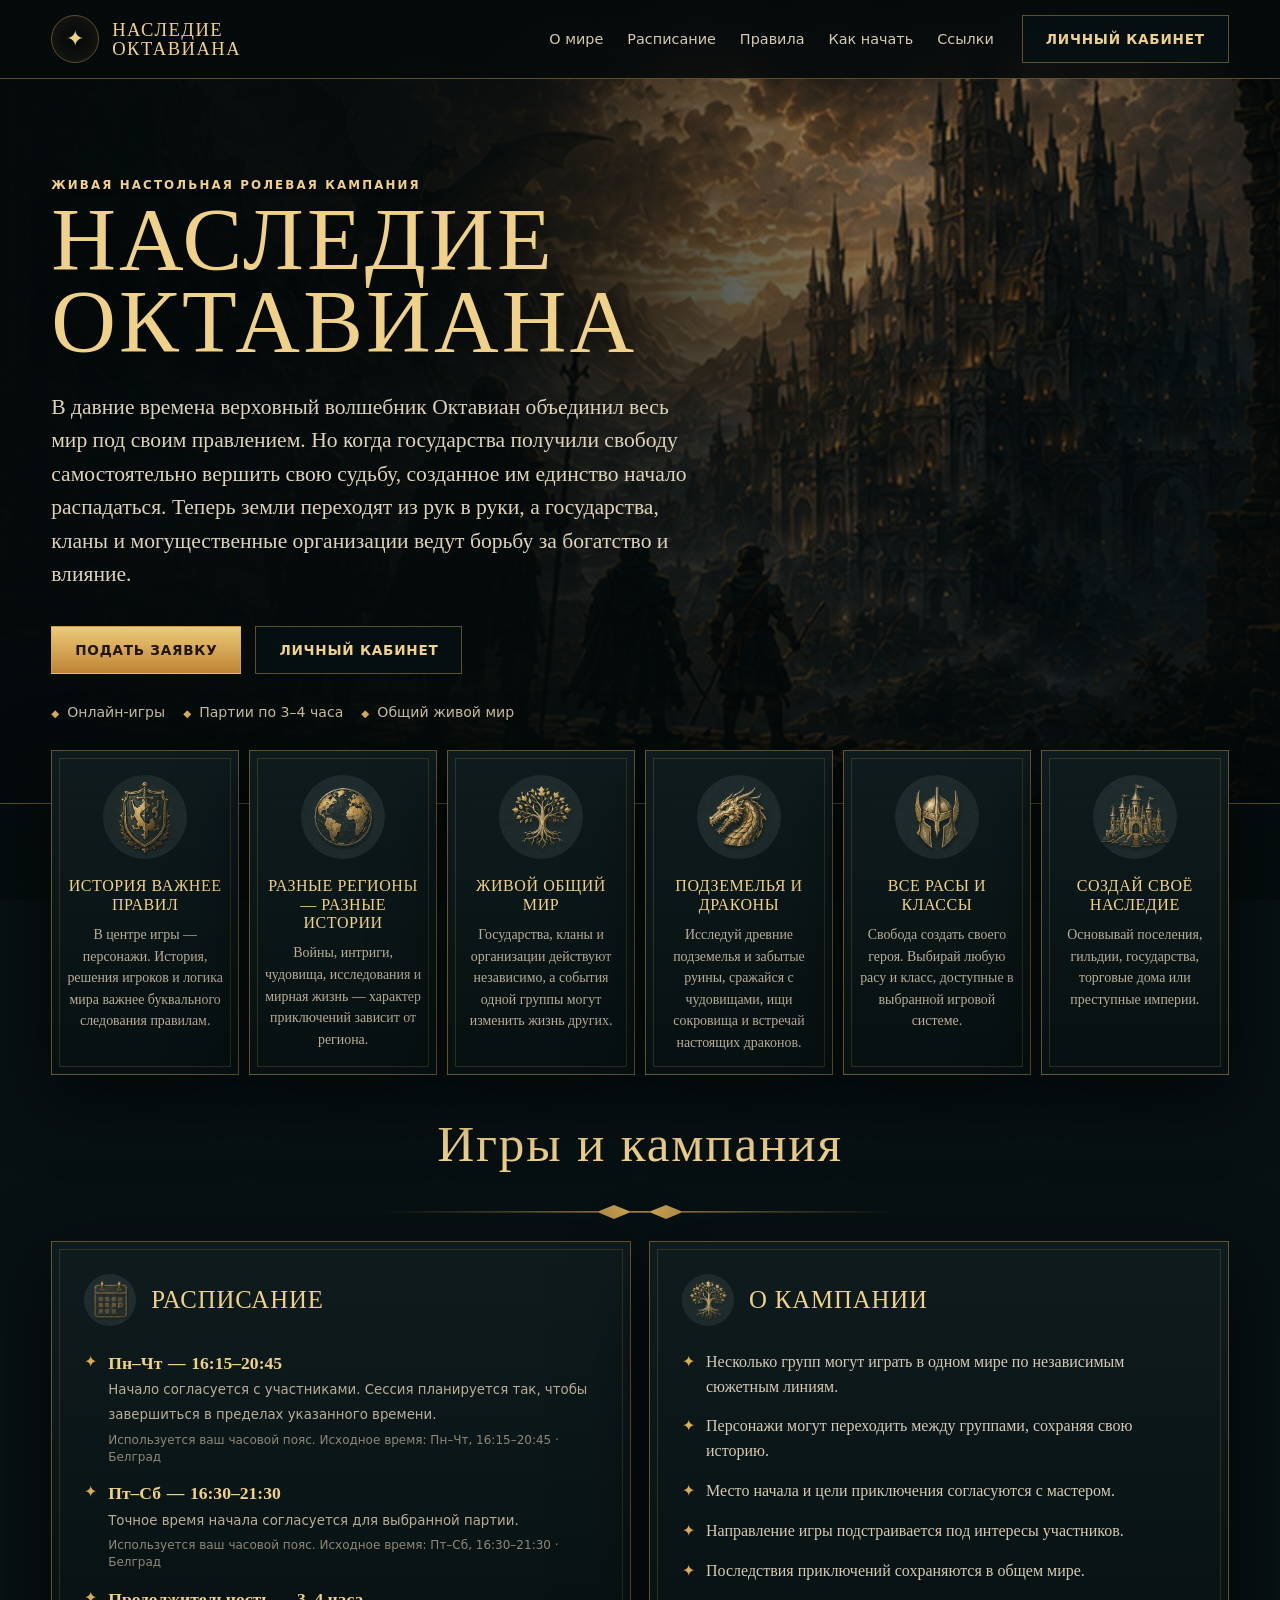
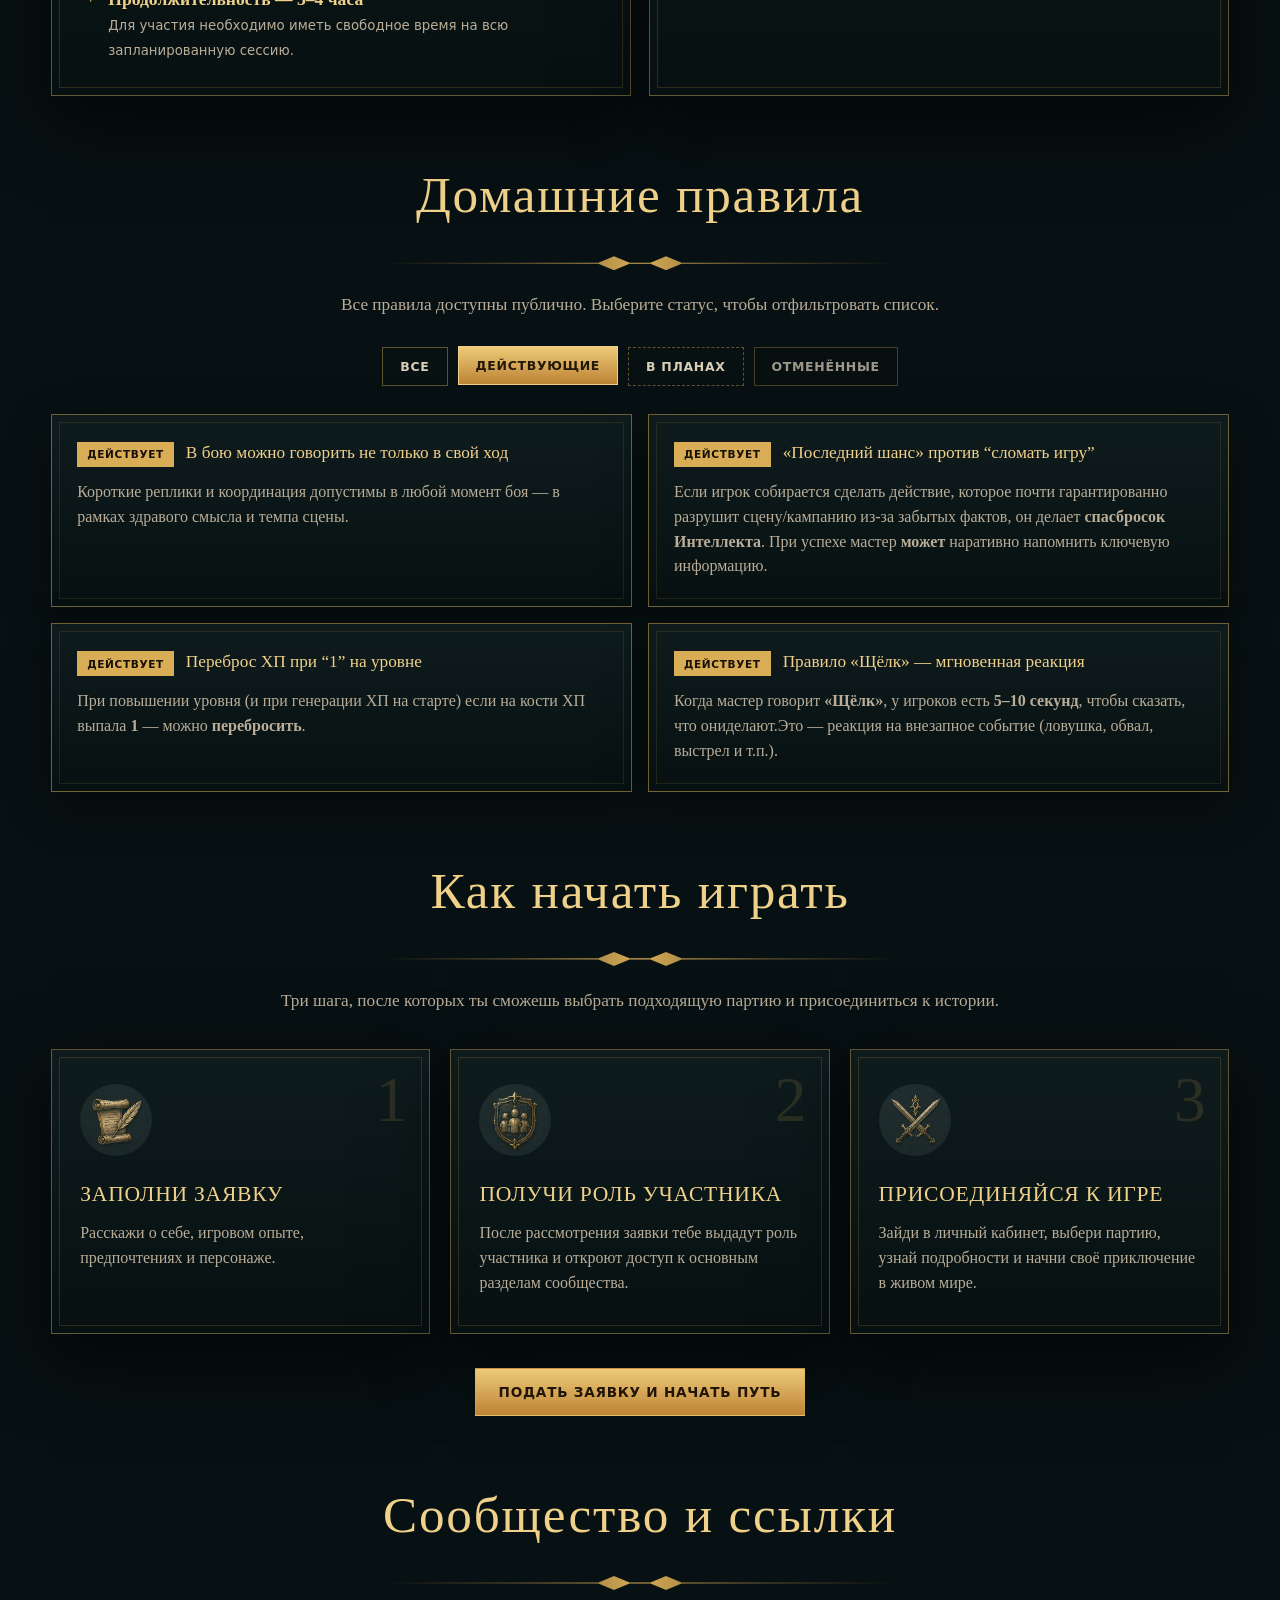
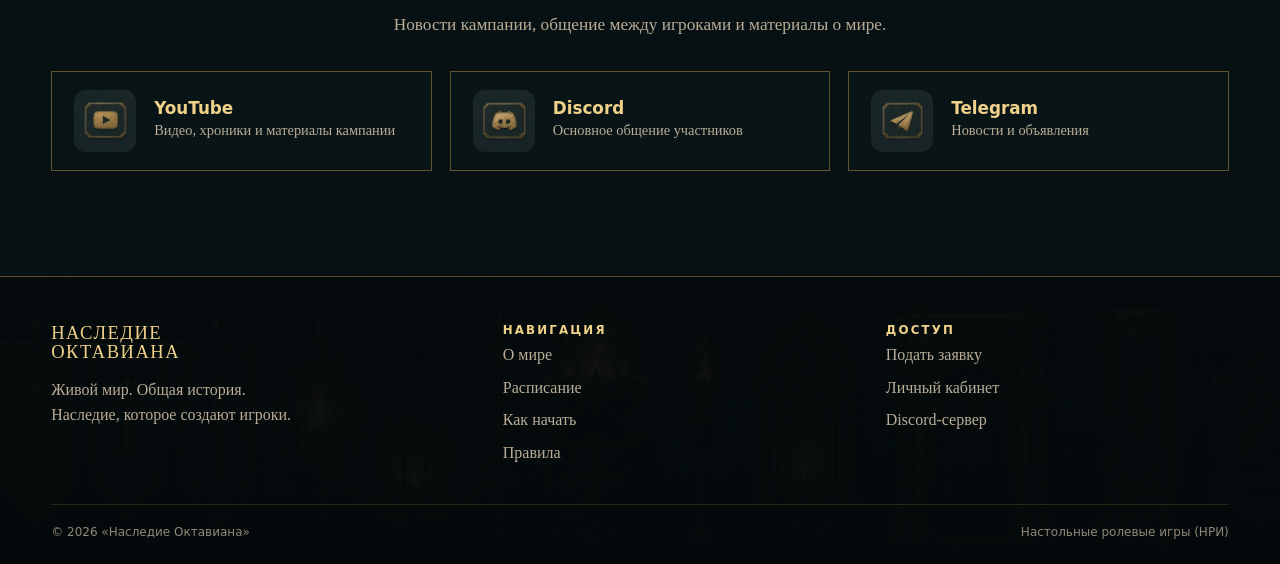
==== index.max.html @ a709c513 "min" ====
<!doctype html>
<html lang="ru" tool="https://www.nero.com/eng/webservices/nero-minifyhtml/">

<head>
	<meta charset="utf-8">
	<meta name="viewport" content="width=device-width, initial-scale=1">
	<meta name="description" content="Наследие Октавиана — живая настольная ролевая кампания, где решения игроков меняют историю мира.">
	<title>Наследие Октавиана — живая настольная ролевая кампания</title>
	<link rel="apple-touch-icon" sizes="180x180" href="./apple-touch-icon.png">
	<link rel="icon" type="image/png" sizes="32x32" href="./favicon-32x32.png">
	<link rel="icon" type="image/png" sizes="16x16" href="./favicon-16x16.png">
	<link rel="manifest" href="./site.webmanifest">
	<meta name="robots" content="noindex, nofollow, noarchive, nosnippet">
	<meta name="googlebot" content="noindex, nofollow, noarchive, nosnippet">
	<link rel="stylesheet" href="./style.min.css" tool="https://www.toptal.com/developers/cssminifier">
	<link rel="modulepreload" as="script" href="./fn.min.js" tool="https://www.toptal.com/developers/javascript-minifier">
</head>

<body>
	<header class="nav" id="nav">
		<div class="container nav-inner">
			<a class="brand" href="#top">
				<span class="brand-mark">✦</span>
				<span class="brand-name">Наследие<br>Октавиана</span>
			</a>
			<nav class="nav-links" aria-label="Основная навигация">
				<a href="#world">О мире</a>
				<a href="#schedule">Расписание</a>
				<a href="#rules">Правила</a>
				<a href="#start">Как начать</a>
				<a href="#links">Ссылки</a>
			</nav>
			<a class="button button-secondary" href="https://hub.twentypoundbird.com/lk/octavian-legacy">Личный кабинет</a>
			<button class="menu-button" id="menuButton" aria-label="Открыть меню" aria-expanded="false">☰</button>
		</div>
	</header>
	<main id="top">
		<section class="hero">
			<div class="container">
				<div class="hero-content">
					<div class="eyebrow">Живая настольная ролевая кампания</div>
					<h1>Наследие<br>Октавиана</h1>
					<p>В давние времена верховный волшебник Октавиан объединил весь мир под своим правлением. Но когда государства получили свободу самостоятельно вершить свою судьбу, созданное им единство начало распадаться. Теперь земли переходят из рук в руки, а государства, кланы и могущественные организации ведут борьбу за богатство и влияние.</p>
					<div class="hero-actions">
						<a class="button button-primary" href="https://forms.gle/DLSGyZmvq5KvYivA8" target="_blank" rel="noopener">Подать заявку</a>
						<a class="button button-secondary" href="https://hub.twentypoundbird.com/lk/octavian-legacy">Личный кабинет</a>
					</div>
					<div class="hero-note">
						<span>Онлайн-игры</span>
						<span>Партии по 3–4 часа</span>
						<span>Общий живой мир</span>
					</div>
				</div>
			</div>
		</section>
		<section class="features" id="world">
			<div class="container">
				<div class="feature-grid">
					<article class="feature-card">
						<img src="assets/icon-heroic.jpg" alt="">
						<h3>История важнее правил</h3>
						<p>В центре игры — персонажи. История, решения игроков и логика мира важнее буквального следования правилам.</p>
					</article>
					<article class="feature-card">
						<img src="assets/icon-regions.jpg" alt="">
						<h3>Разные регионы — разные истории</h3>
						<p>Войны, интриги, чудовища, исследования и мирная жизнь — характер приключений зависит от региона.</p>
					</article>
					<article class="feature-card">
						<img src="assets/icon-worldtree.jpg" alt="">
						<h3>Живой общий мир</h3>
						<p>Государства, кланы и организации действуют независимо, а события одной группы могут изменить жизнь других.</p>
					</article>
					<article class="feature-card">
						<img src="assets/icon-dragon.jpg" alt="">
						<h3>Подземелья и драконы</h3>
						<p>Исследуй древние подземелья и забытые руины, сражайся с чудовищами, ищи сокровища и встречай настоящих драконов.</p>
					</article>
					<article class="feature-card">
						<img src="assets/icon-classes.jpg" alt="">
						<h3>Все расы и классы</h3>
						<p>Свобода создать своего героя. Выбирай любую расу и класс, доступные в выбранной игровой системе.</p>
					</article>
					<article class="feature-card">
						<img src="assets/icon-castle.jpg" alt="">
						<h3>Создай своё наследие</h3>
						<p>Основывай поселения, гильдии, государства, торговые дома или преступные империи.</p>
					</article>
				</div>
			</div>
		</section>
		<section class="section" id="schedule">
			<div class="container">
				<h2>Игры и кампания</h2>
				<div class="ornament"></div>
				<div class="info-grid">
					<article class="panel schedule">
						<div class="panel-title">
							<img src="assets/icon-calendar.jpg" alt="">
							<h3>Расписание</h3>
						</div>
						<ul class="info-list">
							<li class="schedule-slot" data-days="1,2,3,4" data-start="16:15" data-end="20:45">
								<strong class="schedule-time"><span class="schedule-days">Пн–Чт</span><span class="schedule-separator" aria-hidden="true">—</span><span class="schedule-hours">16:15–20:45</span></strong>
								<small>Начало согласуется с участниками. Сессия планируется так, чтобы завершиться в пределах указанного времени.</small>
								<small class="schedule-source">Используется ваш часовой пояс. Исходное время: Пн–Чт, 16:15–20:45 · Белград</small>
							</li>
							<li class="schedule-slot" data-days="5,6" data-start="16:30" data-end="21:30">
								<strong class="schedule-time"><span class="schedule-days">Пт–Сб</span><span class="schedule-separator" aria-hidden="true">—</span><span class="schedule-hours">16:30–21:30</span></strong>
								<small>Точное время начала согласуется для выбранной партии.</small>
								<small class="schedule-source">Используется ваш часовой пояс. Исходное время: Пт–Сб, 16:30–21:30 · Белград</small>
							</li>
							<li>
								<strong>Продолжительность — 3–4 часа</strong>
								<small>Для участия необходимо иметь свободное время на всю запланированную сессию.</small>
							</li>
						</ul>
					</article>
					<article class="panel">
						<div class="panel-title">
							<img src="assets/icon-worldtree.jpg" alt="">
							<h3>О кампании</h3>
						</div>
						<ul class="info-list">
							<li>Несколько групп могут играть в одном мире по независимым сюжетным линиям.</li>
							<li>Персонажи могут переходить между группами, сохраняя свою историю.</li>
							<li>Место начала и цели приключения согласуются с мастером.</li>
							<li>Направление игры подстраивается под интересы участников.</li>
							<li>Последствия приключений сохраняются в общем мире.</li>
						</ul>
					</article>
				</div>
			</div>
		</section>
		<section class="section rules-section" id="rules">
			<div class="container">
				<h2>Домашние правила</h2>
				<div class="ornament"></div>
				<p class="section-lead">Все правила доступны публично. Выберите статус, чтобы отфильтровать список.</p>
				<div class="rules-toolbar" aria-label="Фильтр домашних правил">
					<button class="rule-filter" type="button" data-filter="all" aria-pressed="false">Все</button>
					<button class="rule-filter active-filter is-selected" type="button" data-filter="is-active" aria-pressed="true">Действующие</button>
					<button class="rule-filter future-filter" type="button" data-filter="is-future" aria-pressed="false">В планах</button>
					<button class="rule-filter canceled-filter" type="button" data-filter="is-canceled" aria-pressed="false">Отменённые</button>
				</div>
				<div class="rules-shell">
					<ol aria-label="Список домашних правил" class="rules">
						<li class="rule is-active">
							<div class="rule-head">
								<span class="rule-badge is-active">Действует</span>
								<span class="rule-title">В бою можно говорить не только в свой ход</span>
							</div>
							<p class="rule-text">Короткие реплики и координация допустимы в любой момент боя — в рамках здравого смысла и темпа сцены.</p>
						</li>
						<li class="rule is-active">
							<div class="rule-head">
								<span class="rule-badge is-active">Действует</span>
								<span class="rule-title">«Последний шанс» против “сломать игру”</span>
							</div>
							<p class="rule-text">Если игрок собирается сделать действие, которое почти гарантированно разрушит сцену/кампанию из-за забытых фактов, он делает <b>спасбросок Интеллекта</b>. При успехе мастер <b>может</b> наративно напомнить ключевую информацию.</p>
						</li>
						<li class="rule is-active">
							<div class="rule-head">
								<span class="rule-badge is-active">Действует</span>
								<span class="rule-title">Переброс ХП при “1” на уровне</span>
							</div>
							<p class="rule-text">При повышении уровня (и при генерации ХП на старте) если на кости ХП выпала <b>1</b> — можно <b>перебросить</b>.</p>
						</li>
						<li class="rule is-active">
							<div class="rule-head">
								<span class="rule-badge is-active">Действует</span>
								<span class="rule-title">Правило «Щёлк» — мгновенная реакция</span>
							</div>
							<p class="rule-text">Когда мастер говорит <b>«Щёлк»</b>, у игроков есть <b>5–10 секунд</b>, чтобы сказать, что ониделают.Это — реакция на внезапное событие (ловушка, обвал, выстрел и т.п.).</p>
						</li>
						<li class="rule is-future is-hidden">
							<div class="rule-head">
								<span class="rule-badge is-future">В планах</span>
								<span class="rule-title">Долгий отдых: «три ночи подряд»</span>
							</div>
							<p class="rule-text">При попытке уснуть на <b>длительном отдыхе</b> каждый персонаж бросает <b>1d4</b>.Если у тебя выпало <b>три ночи подряд 1</b> — получаешь <b>1 уровень истощения</b>.Если <b>три ночи подряд 4</b> — получаешь <b>вдохновение</b>.</p>
						</li>
						<li class="rule is-future is-hidden">
							<div class="rule-head">
								<span class="rule-badge is-future">В планах</span>
								<span class="rule-title">Инициатива “критует”</span>
							</div>
							<p class="rule-text">Если на инициативе <b>20</b> — первый ход совершаешь <b>с преимуществом</b>.Если <b>1</b> — с <b>помехой</b>. Порядок ходов считается как обычно.</p>
						</li>
						<li class="rule is-future is-hidden">
							<div class="rule-head">
								<span class="rule-badge is-future">В планах</span>
								<span class="rule-title">«3 секунды» на заявку в свой ход</span>
							</div>
							<p class="rule-text">Если игрок быстро формулирует действие (буквально за пару секунд) — получает<b>+1 к броскам атаки</b> и <b>+1 к СЛ спасбросков</b> от своих заклинаний до конца хода.</p>
						</li>
						<li class="rule is-future is-hidden">
							<div class="rule-head">
								<span class="rule-badge is-future">В планах</span>
								<span class="rule-title">Зелья как бонусное действие (варианты)</span>
							</div>
							<p class="rule-text">Варианты на выбор кампанией:<b>(1)</b> пить зелье бонусным действием;<b>(2)</b> если пьёшь зелье полным действием — получаешь <b>максимальный эффект</b> (безбросков);<b>(3)</b> “поясная сумка”: бонусным действием можно пить только <b>экипированные</b> зелья.</p>
						</li>
						<li class="rule is-future is-hidden">
							<div class="rule-head">
								<span class="rule-badge is-future">В планах</span>
								<span class="rule-title">Фланкирование: -2 к КД окружённому</span>
							</div>
							<p class="rule-text">Окружённый противник получает <b>-2 к КД</b>, но это не работает, если у него<b>Пассивная внимательность 18+</b> или есть “особое зрение” (эхолокация и т.п.).</p>
						</li>
						<li class="rule is-future is-hidden">
							<div class="rule-head">
								<span class="rule-badge is-future">В планах</span>
								<span class="rule-title">Скользящий удар</span>
							</div>
							<p class="rule-text">Если итог попадания <b>ровно равен КД</b> цели — урон делится на <b>2</b> (округление вниз).</p>
						</li>
						<li class="rule is-future is-hidden">
							<div class="rule-head">
								<span class="rule-badge is-future">В планах</span>
								<span class="rule-title">Падение до 0 ХП = истощение</span>
							</div>
							<p class="rule-text">Каждый раз, когда персонаж падает до <b>0 ХП</b> и затем поднимается союзником (не воскрешение),он получает <b>1 уровень истощения</b>.</p>
						</li>
						<li class="rule is-future is-hidden">
							<div class="rule-head">
								<span class="rule-badge is-future">В планах</span>
								<span class="rule-title">Спасброски от смерти — в закрытую мастером</span>
							</div>
							<p class="rule-text">Броски “смертельных спасов” делает мастер <b>скрытно</b>. Результат известен только по итогу:выжил персонаж или умер. Это усиливает напряжение и цену решений.</p>
						</li>
						<li class="rule is-future is-hidden">
							<div class="rule-head">
								<span class="rule-badge is-future">В планах</span>
								<span class="rule-title">Кости напряжённости (d6 в чашу)</span>
							</div>
							<p class="rule-text">Если в сцене есть табу/опасное действие и кто-то его совершает — он кладёт в “чашу” <b>d6</b>.Когда чаша переполняется — срабатывает негативный эффект (обвал, урон, подкрепление врагов ит.д.).</p>
						</li>
						<li class="rule is-future is-hidden">
							<div class="rule-head">
								<span class="rule-badge is-future">В планах</span>
								<span class="rule-title">Интеллект помогает учиться</span>
							</div>
							<p class="rule-text">Модификатор <b>Интеллекта</b> определяет, сколько “единиц обучения” можно вложить в языки,инструменты и навыки (например, <b>+3</b> даёт <b>3</b> пункта обучения).</p>
						</li>
						<li class="rule is-future is-hidden">
							<div class="rule-head">
								<span class="rule-badge is-future">В планах</span>
								<span class="rule-title">Воскрешения требуют условий</span>
							</div>
							<p class="rule-text">Воскрешение не работает “по умолчанию”: нужны специальные условия(ритуал, редкие компоненты, заранее подготовленные “якоря” вроде крестражей и т.п.).</p>
						</li>
						<li class="rule is-future is-hidden">
							<div class="rule-head">
								<span class="rule-badge is-future">В планах</span>
								<span class="rule-title">Вдохновение как колода карт</span>
							</div>
							<p class="rule-text">Вместо обычного вдохновения используется колода одноразовых эффектов(доп. действие, узнать уязвимость, подсмотреть ХП и т.п.).</p>
						</li>
						<li class="rule is-future is-hidden">
							<div class="rule-head">
								<span class="rule-badge is-future">В планах</span>
								<span class="rule-title">Критический удар: максимум ×2 (варианты)</span>
							</div>
							<p class="rule-text">Варианты: <b>(1)</b> крит наносит <b>максимальный урон ×2</b>;<b>(2)</b> вместо удвоения урона можно выбрать <b>рану</b> с последствиями(например, попадание в ногу снижает скорость).</p>
						</li>
						<li class="rule is-future is-hidden">
							<div class="rule-head">
								<span class="rule-badge is-future">В планах</span>
								<span class="rule-title">Запугивание через Силу</span>
							</div>
							<p class="rule-text">Можно использовать <b>Силу</b> для запугивания, если это логично в сцене и наративно обосновано.</p>
						</li>
						<li class="rule is-future is-hidden">
							<div class="rule-head">
								<span class="rule-badge is-future">В планах</span>
								<span class="rule-title">«Помощь» вне боя — только при релевантных умениях</span>
							</div>
							<p class="rule-text">Помогать можно лишь тем, кто действительно способен помочь.Пример: хилый маг не усилит “поднять валун” лучше, чем огр — нужен другой подход или этоневозможно.</p>
						</li>
						<li class="rule is-future is-hidden">
							<div class="rule-head">
								<span class="rule-badge is-future">В планах</span>
								<span class="rule-title">Игрок на время получает власть над повествованием</span>
							</div>
							<p class="rule-text">Иногда мастер может позволить игроку добавить деталь мира/сцены.Если заявка слишком безумная — мастер отклоняет, либо это “бред/иллюзия”, и персонаж получаетдебаф.</p>
						</li>
						<li class="rule is-future is-hidden">
							<div class="rule-head">
								<span class="rule-badge is-future">В планах</span>
								<span class="rule-title">Очки сюжета</span>
							</div>
							<p class="rule-text">Со временем мастер может выдавать <b>очки сюжета</b>.Потратив их, игрок может заявить значимое изменение мира/создание элемента сюжета —на короткое время становясь “DM”.</p>
						</li>
						<li class="rule is-future is-hidden">
							<div class="rule-head">
								<span class="rule-badge is-future">В планах</span>
								<span class="rule-title">Совместные действия при совпадении инициативы</span>
							</div>
							<p class="rule-text">Если у двух или более персонажей совпадает инициатива, они могут объявить<b>совместное действие</b>. Эффект и бонусы определяются мастером исходя из логики сцены.</p>
						</li>
						<li class="rule is-future is-hidden">
							<div class="rule-head">
								<span class="rule-badge is-future">В планах</span>
								<span class="rule-title">Заклинания без компонентов</span>
							</div>
							<p class="rule-text">Варианты использования:<b>(1)</b> заклинания не требуют материальных компонентов;<b>(2)</b> вместо стандартных компонентов используется <b>единый набор компонентов мага</b>.</p>
						</li>
						<li class="rule is-future is-hidden">
							<div class="rule-head">
								<span class="rule-badge is-future">В планах</span>
								<span class="rule-title">Вес и переносимый инвентарь</span>
							</div>
							<p class="rule-text">Используется один из вариантов:<b>(1)</b> вес не отслеживается вовсе;<b>(2)</b> упрощённый инвентарь — предметы делятся на<i>лёгкие, средние и тяжёлые</i>, либо учитываются только громоздкие вещи.</p>
						</li>
						<li class="rule is-future is-hidden">
							<div class="rule-head">
								<span class="rule-badge is-future">В планах</span>
								<span class="rule-title">Атака второй рукой любым оружием</span>
							</div>
							<p class="rule-text">Любое оружие можно использовать для атаки бонусным действием второй рукой,даже если оно не имеет свойства <b>лёгкое</b>, однако данная атака совершается <b>с помехой</b>.</p>
						</li>
						<li class="rule is-future is-hidden">
							<div class="rule-head">
								<span class="rule-badge is-future">В планах</span>
								<span class="rule-title">Огромный урон: шок и травмы</span>
							</div>
							<p class="rule-text">При получении <b>чрезвычайно большого урона</b> (например, 70% от максимального ХП за один раз)существо получает негативный эффект — <b>шок</b>.Альтернативный вариант — получение <b>длительной травмы</b>.</p>
						</li>
						<li class="rule is-future is-hidden">
							<div class="rule-head">
								<span class="rule-badge is-future">В планах</span>
								<span class="rule-title">Навыки могут критовать</span>
							</div>
							<p class="rule-text">Проверки навыков могут иметь критический успех или провал.Эффект крита определяется мастером и выходит за рамки обычного бонуса к броску.</p>
						</li>
						<li class="rule is-future is-hidden">
							<div class="rule-head">
								<span class="rule-badge is-future">В планах</span>
								<span class="rule-title">Прокачка оружия</span>
							</div>
							<p class="rule-text">Оружие может развиваться вместе с персонажем:получать улучшения, модификации или уникальные свойствав результате использования, сюжетных событий или особых ритуалов. Используется, в основном, длянаратива - например, у игрока есть фамильный меч, который придётся обменять на более сильный поурону. С механикой улучшения оружения игроку не придётся делать такой выбор, ведь он сможетулучшить своё оружие позже.</p>
						</li>
						<li class="rule is-future is-hidden">
							<div class="rule-head">
								<span class="rule-badge is-future">В планах</span>
								<span class="rule-title">Отыгрыш архетипов и повышение уровня</span>
							</div>
							<p class="rule-text">Повышение уровня и выбор архетипа должны быть<b>наративно обоснованы</b> и отыграны в мире.Мастер может потребовать сцену, обучение или событие для подтверждения роста персонажа.</p>
						</li>
						<li class="rule is-canceled is-hidden">
							<div class="rule-head">
								<span class="rule-badge is-canceled">Отменено</span>
								<span class="rule-title">Отменённый пример</span>
							</div>
							<p class="rule-text">Этот пункт — демонстрация визуального статуса “отменено”.У правила может быть причина/заметка.</p>
						</li>
					</ol>
				</div>
		</section>
		<section class="section" id="start">
			<div class="container">
				<h2>Как начать играть</h2>
				<div class="ornament"></div>
				<p class="section-lead">Три шага, после которых ты сможешь выбрать подходящую партию и присоединиться к истории.</p>
				<div class="steps" style="margin-top:34px">
					<article class="step">
						<span class="step-number">1</span>
						<img src="assets/icon-application.jpg" alt="">
						<h3>Заполни заявку</h3>
						<p>Расскажи о себе, игровом опыте, предпочтениях и персонаже.</p>
					</article>
					<article class="step">
						<span class="step-number">2</span>
						<img src="assets/icon-member.jpg" alt="">
						<h3>Получи роль участника</h3>
						<p>После рассмотрения заявки тебе выдадут роль участника и откроют доступ к основным разделам сообщества.</p>
					</article>
					<article class="step">
						<span class="step-number">3</span>
						<img src="assets/icon-swords.jpg" alt="">
						<h3>Присоединяйся к игре</h3>
						<p>Зайди в личный кабинет, выбери партию, узнай подробности и начни своё приключение в живом мире.</p>
					</article>
				</div>
				<div class="cta">
					<a class="button button-primary" href="https://forms.gle/DLSGyZmvq5KvYivA8" target="_blank" rel="noopener">Подать заявку и начать путь</a>
				</div>
			</div>
		</section>
		<section class="section" id="links">
			<div class="container">
				<h2>Сообщество и ссылки</h2>
				<div class="ornament"></div>
				<p class="section-lead">Новости кампании, общение между игроками и материалы о мире.</p>
				<div class="socials">
					<a class="social" href="https://www.youtube.com/@octavianlegacy" target="_blank" rel="noopener">
						<img src="assets/icon-youtube.jpg" alt="">
						<div>
							<b>YouTube</b>
							<span>Видео, хроники и материалы кампании</span>
						</div>
					</a>
					<a class="social" href="https://discord.gg/Hvka4M8APX" target="_blank" rel="noopener">
						<img src="assets/icon-discord.jpg" alt="">
						<div>
							<b>Discord</b>
							<span>Основное общение участников</span>
						</div>
					</a>
					<a class="social" href="https://t.me/octavianlegacy" target="_blank" rel="noopener">
						<img src="assets/icon-telegram.jpg" alt="">
						<div>
							<b>Telegram</b>
							<span>Новости и объявления</span>
						</div>
					</a>
				</div>
			</div>
		</section>
	</main>
	<footer>
		<div class="container">
			<div class="footer-grid">
				<div>
					<div class="brand-name">Наследие
						<br>Октавиана</div>
					<p>Живой мир. Общая история.
						<br>Наследие, которое создают игроки.</p>
				</div>
				<div>
					<div class="eyebrow">Навигация</div>
					<div class="footer-links">
						<a href="#world">О мире</a>
						<a href="#schedule">Расписание</a>
						<a href="#start">Как начать</a>
						<a href="#rules">Правила</a>
					</div>
				</div>
				<div>
					<div class="eyebrow">Доступ</div>
					<div class="footer-links">
						<a href="https://forms.gle/DLSGyZmvq5KvYivA8" target="_blank" rel="noopener">Подать заявку</a>
						<a href="https://hub.twentypoundbird.com/lk/octavian-legacy">Личный кабинет</a>
						<a href="https://discord.gg/Hvka4M8APX" target="_blank" rel="noopener">Discord-сервер</a>
					</div>
				</div>
			</div>
			<div class="copyright">
				<span>© 2026 «Наследие Октавиана»</span>
				<span>Настольные ролевые игры (НРИ)</span>
			</div>
		</div>
	</footer>
</body>
</html>
---- style.min.css ----
.brand-name,.eyebrow{text-transform:uppercase}.eyebrow,h2{color:var(--gold2)}.nav,body::after,body::before{position:fixed}.brand,.nav-inner{display:flex;align-items:center}.cta,.feature-card,.section-lead,h2{text-align:center}.button,.social{transition:.2s;text-decoration:none}.brand,.button,.footer-links a,.nav-links a,.rules-link,.social{text-decoration:none}.button,.hero,.rule{overflow:hidden}.rule::after,body::after{content:"";pointer-events:none}:root{--bg:#080d0e;--bg2:#0d1719;--panel:#0d181aee;--panel2:#111d1f;--gold:#d9ad56;--gold2:#f0d18a;--text:#eee4cf;--muted:#b9ad98;--line:rgba(217, 173, 86, .42);--shadow:0 24px 70px rgba(0, 0, 0, .58);--serif:Georgia,"Times New Roman",serif;--sans:Inter,system-ui,-apple-system,"Segoe UI",sans-serif}*{box-sizing:border-box}html{scroll-behavior:smooth}body{margin:0;background:#071012;color:var(--text);font-family:var(--serif);line-height:1.55;overflow-x:hidden}body::before{content:"";inset:0;background:linear-gradient(rgba(5,12,13,.9),rgba(5,12,13,.94)),url('assets/stone.jpg') center/520px auto;z-index:-2}body::after{inset:0;background-image:radial-gradient(circle at 16% 7%,rgba(220,173,76,.11),transparent 30%),radial-gradient(circle at 86% 30%,rgba(50,115,111,.12),transparent 34%);z-index:-1}a{color:inherit}.container{width:min(1240px,92vw);margin:auto}.section{padding:116px 0 30px;margin-top:-87px}.eyebrow{padding-bottom:6px;font:700 .74rem var(--sans);letter-spacing:.18em}h1,h2,h3{font-weight:500;letter-spacing:.035em;margin:0}h2{font-size:clamp(2rem, 4vw, 3.35rem)}.section-lead{max-width:780px;margin:16px auto 0;color:var(--muted);font-size:1.08rem}.brand-mark,.brand-name,.footer-links a:hover,.nav-links a:hover{color:var(--gold2)}.ornament{height:14px;width:min(520px,76vw);margin:22px auto;background:linear-gradient(90deg,transparent,var(--line),var(--gold),var(--line),transparent);clip-path:polygon(0 46%,42% 46%,45% 0,48% 46%,52% 46%,55% 0,58% 46%,100% 46%,100% 54%,58% 54%,55% 100%,52% 54%,48% 54%,45% 100%,42% 54%,0 54%)}.nav{inset:0 0 auto;z-index:50;background:linear-gradient(180deg,rgba(5,10,11,.97),rgba(5,10,11,.88));border-bottom:1px solid var(--line);backdrop-filter:blur(12px)}.button,.features,.hero,.hero-content,.info-list li{position:relative}.nav-inner{height:78px;gap:28px}.brand{gap:13px;margin-right:auto}.button,.nav-links{align-items:center}.brand-mark{width:48px;height:48px;border:1px solid var(--line);border-radius:50%;display:grid;place-items:center;font-size:1.4rem;box-shadow:inset 0 0 22px rgba(217,173,86,.13)}.button,.feature-card,.menu-button,.panel,.step{border:1px solid var(--line)}.brand-name{font-size:1.16rem;line-height:1.05;letter-spacing:.08em}.button,.rule-filter{letter-spacing:.055em;text-transform:uppercase}.nav-links{display:flex;gap:24px;font-family:var(--sans);font-size:.9rem}.nav-links a{color:#d7cab2}.button{display:inline-flex;justify-content:center;gap:10px;min-height:48px;padding:0 23px;font:700 .85rem var(--sans)}.menu-button,.rule.is-hidden{display:none}.hero,.panel-title{align-items:center}.button:hover{transform:translateY(-2px);box-shadow:0 12px 30px rgba(0,0,0,.35);border-color:var(--gold2)}.hero,.rules-link{border-bottom:1px solid var(--line)}.button-primary{color:#211508;background:linear-gradient(180deg,#edcb78,#bd8335)}.button-secondary{background:rgba(6,17,19,.7);color:var(--gold2)}.menu-button{background:0 0;color:var(--gold2);width:44px;height:44px;font-size:1.25rem}.hero{min-height:790px;padding-top:78px;display:flex}.hero::before{content:"";position:absolute;inset:0;background-image:linear-gradient(90deg,rgba(4,10,11,.97) 0,rgba(4,10,11,.84) 38%,rgba(4,10,11,.2) 68%,rgba(4,10,11,.58) 100%),linear-gradient(180deg,rgba(0,0,0,.15),rgba(3,8,9,.75)),url('assets/hero.jpg');background-position:center;background-size:cover;transform:scale(1.015)}.hero-content{width:min(760px,90vw);padding:100px 0 80px}.hero .eyebrow{text-shadow:0 2px 5px #000}.hero h1{font-size:clamp(3.4rem, 7vw, 6.6rem);line-height:.92;color:var(--gold2);text-transform:uppercase;text-shadow:0 5px 24px rgba(0,0,0,.72)}.hero p{font-size:clamp(1.08rem, 1.7vw, 1.35rem);max-width:650px;color:#ded2bb;margin:28px 0 34px}.hero-actions{display:flex;gap:14px;flex-wrap:wrap}.hero-note{margin-top:28px;color:#c8bba4;font-family:var(--sans);font-size:.88rem;display:flex;gap:18px;flex-wrap:wrap}.hero-note span::before{content:"◆";color:var(--gold);margin-right:8px;font-size:.65rem}.features{margin-top:-164px;z-index:3;padding-top:110px}.feature-grid{display:grid;grid-template-columns:repeat(6,minmax(0,1fr));gap:10px}.feature-card,.panel,.step{background:linear-gradient(180deg,rgba(15,28,30,.97),rgba(7,17,18,.97));box-shadow:var(--shadow);position:relative}.feature-card::after,.panel::after,.step::after{content:"";position:absolute;inset:7px;border:1px solid rgba(217,173,86,.18);pointer-events:none}.feature-card img,.panel-title img,.step img{border-radius:50%;object-fit:cover;mix-blend-mode:screen}.feature-card{min-height:250px;padding:24px 12px 20px}.feature-card img{width:84px;height:84px}.feature-card h3{font-size:1rem;color:var(--gold2);text-transform:uppercase;line-height:1.15;margin:10px 0}.feature-card p{font-size:.87rem;color:var(--muted);margin:0}.info-grid{display:grid;grid-template-columns:repeat(2,1fr);gap:18px}.panel{padding:32px}.panel-title{display:flex;gap:15px;margin-bottom:24px}.panel-title img{width:52px;height:52px}.panel-title h3{font-size:1.55rem;color:var(--gold2);text-transform:uppercase}.info-list{list-style:none;padding:0;margin:0;display:grid;gap:15px}.info-list li{padding-left:24px;color:#d5c9b4}.info-list li::before{content:"✦";position:absolute;left:0;color:var(--gold)}.schedule strong{display:block;color:var(--gold2);font-size:1.1rem}.schedule small{color:var(--muted);font-family:var(--sans)}.schedule-time{display:block}.schedule-separator{display:inline-block;margin:0 .32em}.schedule-source{display:block;margin-top:5px;color:#8f8778!important;font-size:.75rem;line-height:1.4}.rules-preview{background:linear-gradient(rgba(8,16,16,.78),rgba(8,16,16,.84)),url('assets/parchment.jpg') center/cover}.rules-link{display:inline-block;margin-top:24px;color:var(--gold2)}.socials,.steps{display:grid;grid-template-columns:repeat(3,1fr)}.steps{gap:20px}.step{padding:34px 28px;min-height:285px}.step-number{position:absolute;right:22px;top:18px;font-size:4rem;line-height:1;color:rgba(217,173,86,.15)}.rule,.rule>*{position:relative}.step img{width:72px;height:72px}.step h3{margin:14px 0 10px;color:var(--gold2);font-size:1.35rem;text-transform:uppercase}.step p{color:var(--muted);margin:0}.cta{margin-top:34px}.socials{gap:18px;margin-top:32px}.social{display:flex;align-items:center;gap:18px;padding:18px 22px;background:#091416;border:1px solid var(--line)}.social:hover{transform:translateY(-3px);border-color:var(--gold2)}.social img{width:62px;height:62px;object-fit:cover;border-radius:12px;mix-blend-mode:screen}.social b{display:block;font:700 1.05rem var(--sans);color:var(--gold2)}.footer-grid a,.footer-grid p,.social span{color:var(--muted)}.social span{font-size:.9rem}footer{margin-top:75px;border-top:1px solid var(--line);padding:46px 0 25px;background:linear-gradient(rgba(4,10,11,.94),rgba(4,10,11,.98)),url('assets/decor.jpg') center bottom/cover}.footer-grid{display:grid;grid-template-columns:1.2fr 1fr 1fr;gap:40px}.footer-links{display:grid;gap:8px}.copyright{margin-top:38px;padding-top:20px;border-top:1px solid rgba(217,173,86,.18);display:flex;justify-content:space-between;gap:20px;color:#8f8778;font:12px var(--sans)}.rules-shell,.rules-toolbar{margin-top:28px}.rules-toolbar{display:flex;justify-content:center;gap:10px;flex-wrap:wrap}.rule-filter{appearance:none;border:1px solid var(--line);background:rgba(8,18,19,.88);color:#d9cdb8;padding:11px 17px;font:700 .78rem var(--sans);cursor:pointer;transition:.18s}.rule-filter.is-selected,.rule-filter:hover{color:#231708;background:linear-gradient(180deg,#edcb78,#bd8335);border-color:var(--gold2);transform:translateY(-1px)}.rule-filter.active-filter:not(.is-selected){border-color:rgba(217,173,86,.55)}.rule-filter.future-filter:not(.is-selected){border-style:dashed}.rule-filter.canceled-filter:not(.is-selected){opacity:.72}.rules{list-style:none;padding:0;margin:0;display:grid;grid-template-columns:repeat(2,minmax(0,1fr));gap:16px;counter-reset:rule}.rule{padding:27px 25px;background:linear-gradient(180deg,rgba(15,28,30,.97),rgba(7,17,18,.97));border:1px solid rgba(217,173,86,.32);box-shadow:0 16px 45px rgba(0,0,0,.32);transition:opacity .18s,transform .18s,border-color .18s}.rule::after{position:absolute;inset:7px;border:1px solid rgba(217,173,86,.12)}.rule>*{z-index:1}.rule-head{display:flex;align-items:flex-start;gap:12px;flex-wrap:wrap}.rule-title{color:var(--gold2);font-size:1.08rem;line-height:1.3}.rule-text{margin:13px 0 0;color:var(--muted)}.rule-badge{display:inline-flex;align-items:center;min-height:25px;padding:4px 9px;border:1px solid var(--line);font:700 .66rem var(--sans);letter-spacing:.06em;text-transform:uppercase;white-space:nowrap}.rule-badge.is-active{color:#171006;background:var(--gold)}.rule.is-active{border-color:rgba(217,173,86,.5)}.rule-badge.is-future{color:#d7cab2;background:rgba(157,214,200,.08);border-style:dashed}.rule.is-future{border-style:dashed;opacity:.86}.rule-badge.is-canceled{color:#aaa097;background:rgba(255,255,255,.04);border-color:rgba(255,255,255,.18)}.rule.is-canceled{opacity:.57;filter:grayscale(.25)}.rule.is-canceled .rule-text,.rule.is-canceled .rule-title{text-decoration:line-through;text-decoration-color:rgba(238,228,207,.35)}@media(max-width:1080px){.info-grid,.rules,.socials,.steps{grid-template-columns:1fr}.feature-grid{grid-template-columns:repeat(3,minmax(0,1fr))}.nav-links{display:none}.menu-button{display:block}.nav.open .nav-links{display:flex;position:absolute;top:78px;left:0;right:0;padding:22px 4vw;background:#071012;flex-direction:column;align-items:flex-start;border-bottom:1px solid var(--line)}}@media(max-width:720px){.hero{min-height:720px}.hero::before{background-position:62% center}.hero h1{font-size:3.35rem}.feature-grid{grid-template-columns:repeat(2,1fr)}.feature-card{min-height:230px}.footer-grid{grid-template-columns:1fr}.copyright{flex-direction:column}.brand-name{font-size:.92rem}.nav .button{display:none}}@media(prefers-reduced-motion:reduce){html{scroll-behavior:auto}.button,.social{transition:none}}
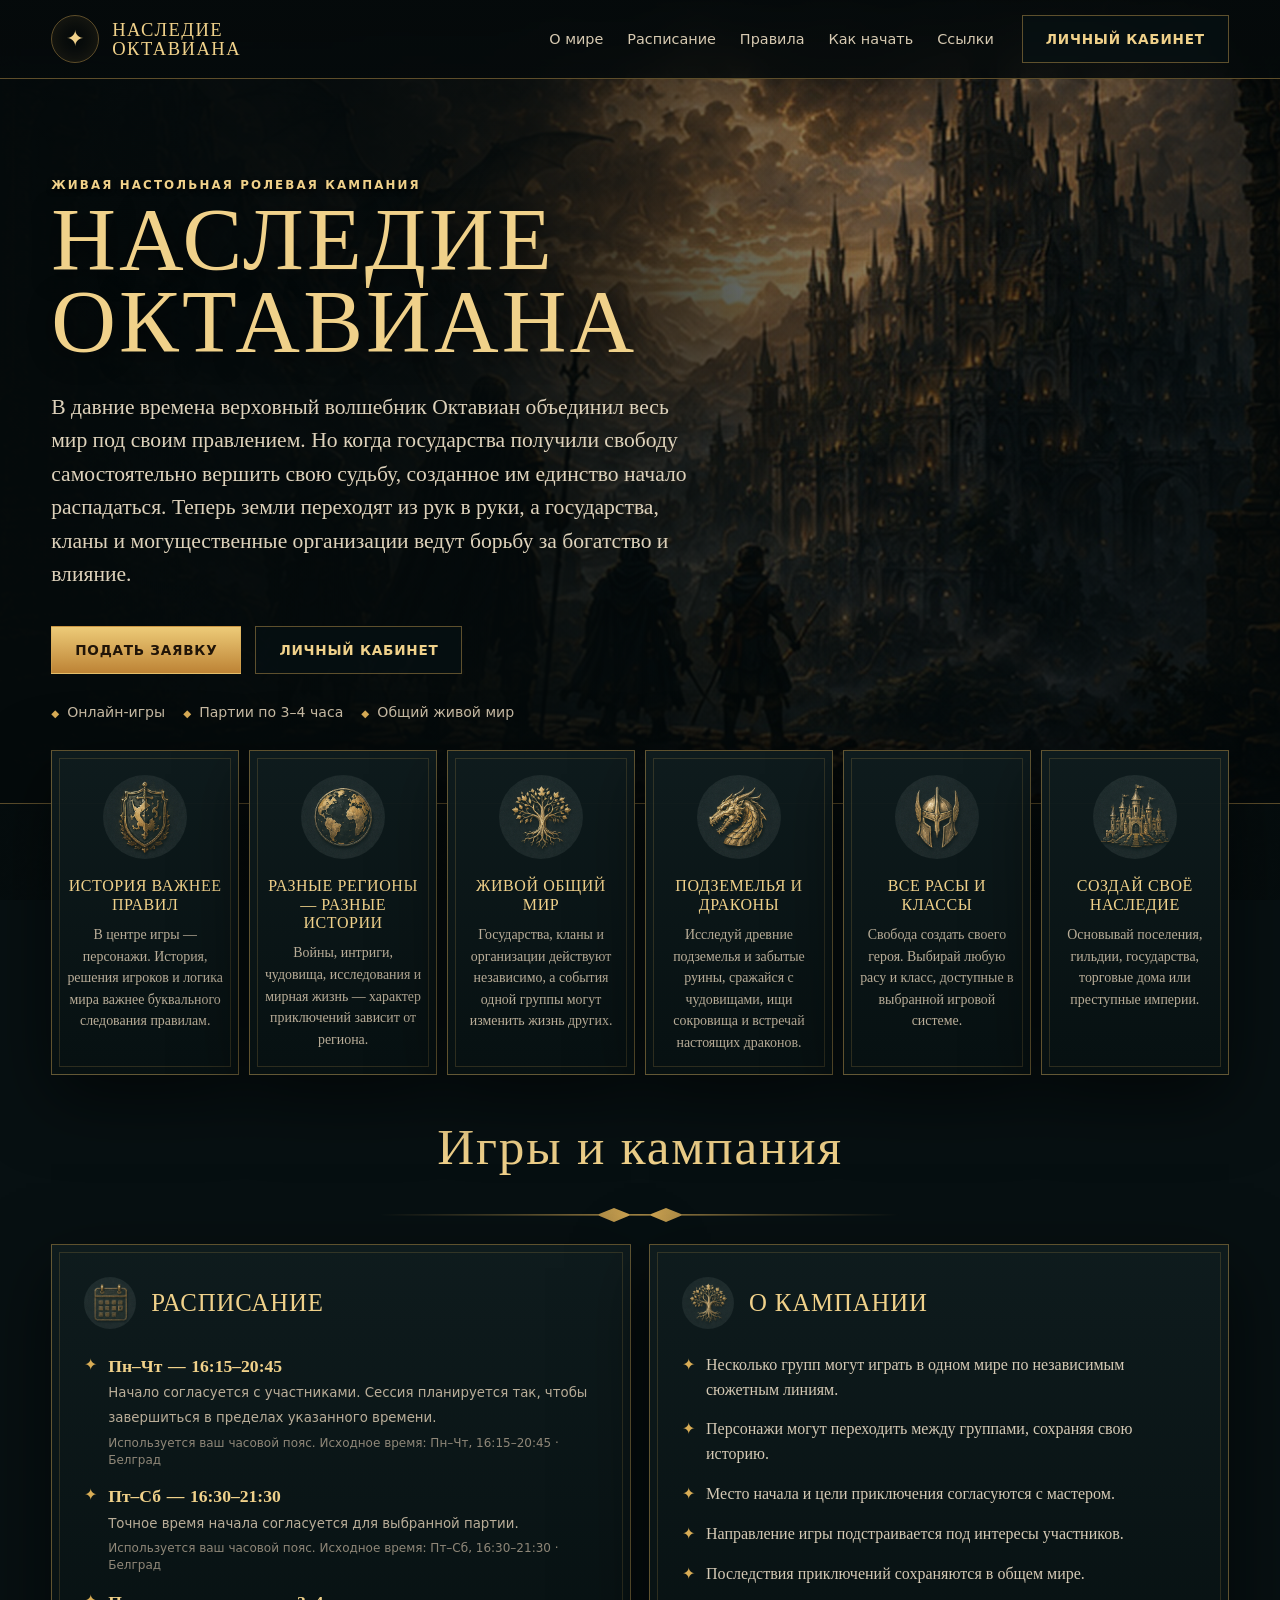
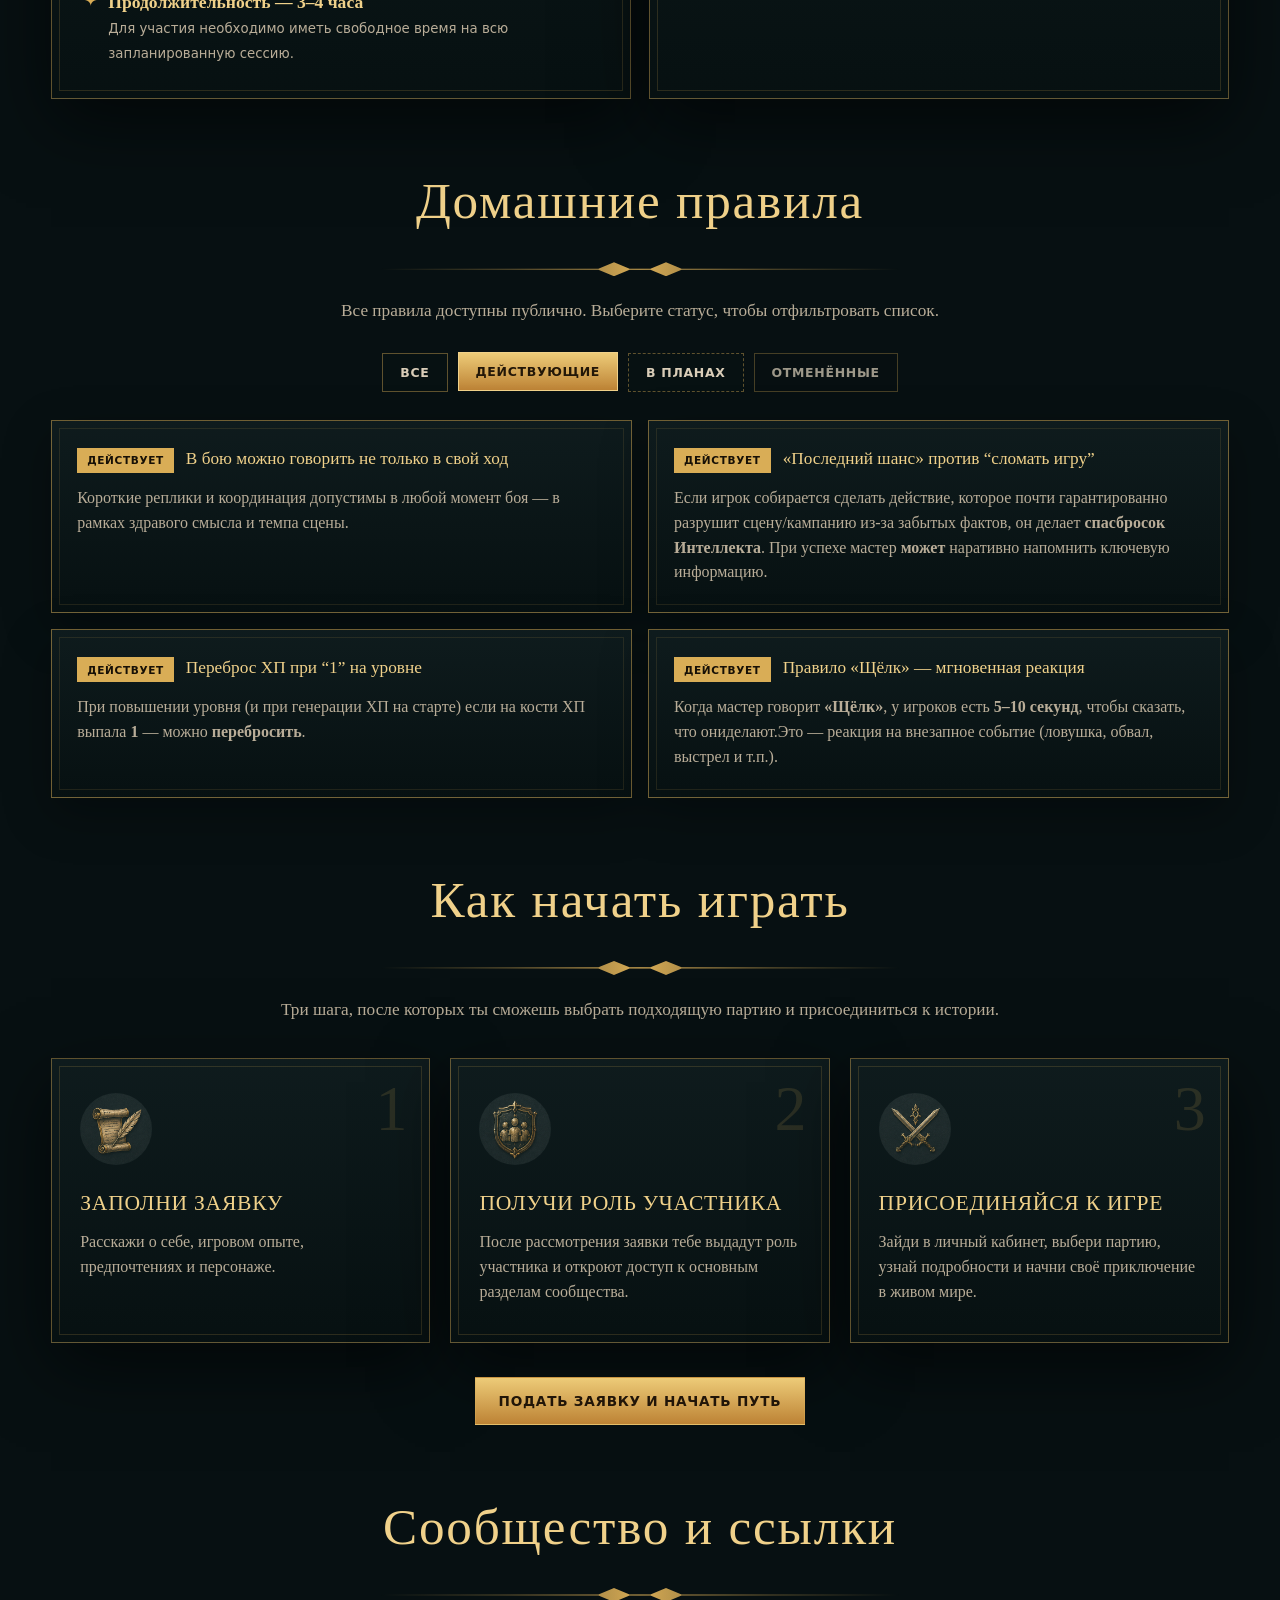
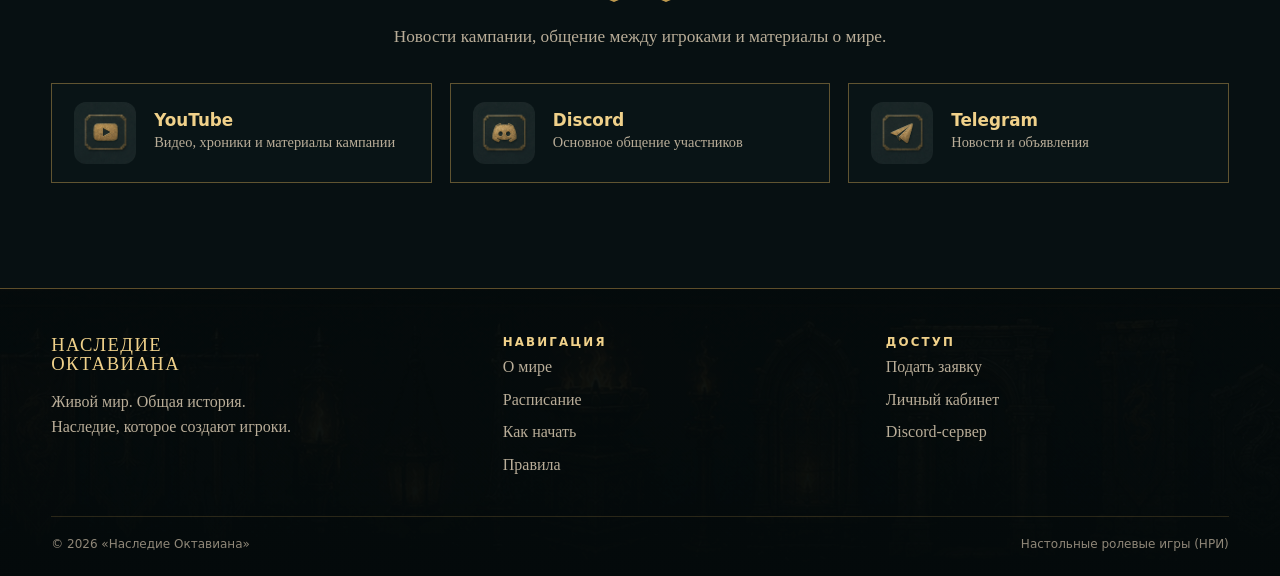
==== commit 80f0e69d: "Fix" ====
--- a/index.max.html
+++ b/index.max.html
@@ -12,7 +12,7 @@
 	<link rel="manifest" href="./site.webmanifest">
 	<meta name="robots" content="noindex, nofollow, noarchive, nosnippet">
 	<meta name="googlebot" content="noindex, nofollow, noarchive, nosnippet">
-	<link rel="stylesheet" href="./style.min.css" tool="https://www.toptal.com/developers/cssminifier">
+	<link rel="stylesheet" href="./style.min.css?v=1" tool="https://www.toptal.com/developers/cssminifier">
 	<link rel="modulepreload" as="script" href="./fn.min.js" tool="https://www.toptal.com/developers/javascript-minifier">
 </head>
 
--- a/style.min.css
+++ b/style.min.css
@@ -1 +1 @@
-.brand-name,.eyebrow{text-transform:uppercase}.eyebrow,h2{color:var(--gold2)}.nav,body::after,body::before{position:fixed}.brand,.nav-inner{display:flex;align-items:center}.cta,.feature-card,.section-lead,h2{text-align:center}.button,.social{transition:.2s;text-decoration:none}.brand,.button,.footer-links a,.nav-links a,.rules-link,.social{text-decoration:none}.button,.hero,.rule{overflow:hidden}.rule::after,body::after{content:"";pointer-events:none}:root{--bg:#080d0e;--bg2:#0d1719;--panel:#0d181aee;--panel2:#111d1f;--gold:#d9ad56;--gold2:#f0d18a;--text:#eee4cf;--muted:#b9ad98;--line:rgba(217, 173, 86, .42);--shadow:0 24px 70px rgba(0, 0, 0, .58);--serif:Georgia,"Times New Roman",serif;--sans:Inter,system-ui,-apple-system,"Segoe UI",sans-serif}*{box-sizing:border-box}html{scroll-behavior:smooth}body{margin:0;background:#071012;color:var(--text);font-family:var(--serif);line-height:1.55;overflow-x:hidden}body::before{content:"";inset:0;background:linear-gradient(rgba(5,12,13,.9),rgba(5,12,13,.94)),url('assets/stone.jpg') center/520px auto;z-index:-2}body::after{inset:0;background-image:radial-gradient(circle at 16% 7%,rgba(220,173,76,.11),transparent 30%),radial-gradient(circle at 86% 30%,rgba(50,115,111,.12),transparent 34%);z-index:-1}a{color:inherit}.container{width:min(1240px,92vw);margin:auto}.section{padding:116px 0 30px;margin-top:-87px}.eyebrow{padding-bottom:6px;font:700 .74rem var(--sans);letter-spacing:.18em}h1,h2,h3{font-weight:500;letter-spacing:.035em;margin:0}h2{font-size:clamp(2rem, 4vw, 3.35rem)}.section-lead{max-width:780px;margin:16px auto 0;color:var(--muted);font-size:1.08rem}.brand-mark,.brand-name,.footer-links a:hover,.nav-links a:hover{color:var(--gold2)}.ornament{height:14px;width:min(520px,76vw);margin:22px auto;background:linear-gradient(90deg,transparent,var(--line),var(--gold),var(--line),transparent);clip-path:polygon(0 46%,42% 46%,45% 0,48% 46%,52% 46%,55% 0,58% 46%,100% 46%,100% 54%,58% 54%,55% 100%,52% 54%,48% 54%,45% 100%,42% 54%,0 54%)}.nav{inset:0 0 auto;z-index:50;background:linear-gradient(180deg,rgba(5,10,11,.97),rgba(5,10,11,.88));border-bottom:1px solid var(--line);backdrop-filter:blur(12px)}.button,.features,.hero,.hero-content,.info-list li{position:relative}.nav-inner{height:78px;gap:28px}.brand{gap:13px;margin-right:auto}.button,.nav-links{align-items:center}.brand-mark{width:48px;height:48px;border:1px solid var(--line);border-radius:50%;display:grid;place-items:center;font-size:1.4rem;box-shadow:inset 0 0 22px rgba(217,173,86,.13)}.button,.feature-card,.menu-button,.panel,.step{border:1px solid var(--line)}.brand-name{font-size:1.16rem;line-height:1.05;letter-spacing:.08em}.button,.rule-filter{letter-spacing:.055em;text-transform:uppercase}.nav-links{display:flex;gap:24px;font-family:var(--sans);font-size:.9rem}.nav-links a{color:#d7cab2}.button{display:inline-flex;justify-content:center;gap:10px;min-height:48px;padding:0 23px;font:700 .85rem var(--sans)}.menu-button,.rule.is-hidden{display:none}.hero,.panel-title{align-items:center}.button:hover{transform:translateY(-2px);box-shadow:0 12px 30px rgba(0,0,0,.35);border-color:var(--gold2)}.hero,.rules-link{border-bottom:1px solid var(--line)}.button-primary{color:#211508;background:linear-gradient(180deg,#edcb78,#bd8335)}.button-secondary{background:rgba(6,17,19,.7);color:var(--gold2)}.menu-button{background:0 0;color:var(--gold2);width:44px;height:44px;font-size:1.25rem}.hero{min-height:790px;padding-top:78px;display:flex}.hero::before{content:"";position:absolute;inset:0;background-image:linear-gradient(90deg,rgba(4,10,11,.97) 0,rgba(4,10,11,.84) 38%,rgba(4,10,11,.2) 68%,rgba(4,10,11,.58) 100%),linear-gradient(180deg,rgba(0,0,0,.15),rgba(3,8,9,.75)),url('assets/hero.jpg');background-position:center;background-size:cover;transform:scale(1.015)}.hero-content{width:min(760px,90vw);padding:100px 0 80px}.hero .eyebrow{text-shadow:0 2px 5px #000}.hero h1{font-size:clamp(3.4rem, 7vw, 6.6rem);line-height:.92;color:var(--gold2);text-transform:uppercase;text-shadow:0 5px 24px rgba(0,0,0,.72)}.hero p{font-size:clamp(1.08rem, 1.7vw, 1.35rem);max-width:650px;color:#ded2bb;margin:28px 0 34px}.hero-actions{display:flex;gap:14px;flex-wrap:wrap}.hero-note{margin-top:28px;color:#c8bba4;font-family:var(--sans);font-size:.88rem;display:flex;gap:18px;flex-wrap:wrap}.hero-note span::before{content:"◆";color:var(--gold);margin-right:8px;font-size:.65rem}.features{margin-top:-164px;z-index:3;padding-top:110px}.feature-grid{display:grid;grid-template-columns:repeat(6,minmax(0,1fr));gap:10px}.feature-card,.panel,.step{background:linear-gradient(180deg,rgba(15,28,30,.97),rgba(7,17,18,.97));box-shadow:var(--shadow);position:relative}.feature-card::after,.panel::after,.step::after{content:"";position:absolute;inset:7px;border:1px solid rgba(217,173,86,.18);pointer-events:none}.feature-card img,.panel-title img,.step img{border-radius:50%;object-fit:cover;mix-blend-mode:screen}.feature-card{min-height:250px;padding:24px 12px 20px}.feature-card img{width:84px;height:84px}.feature-card h3{font-size:1rem;color:var(--gold2);text-transform:uppercase;line-height:1.15;margin:10px 0}.feature-card p{font-size:.87rem;color:var(--muted);margin:0}.info-grid{display:grid;grid-template-columns:repeat(2,1fr);gap:18px}.panel{padding:32px}.panel-title{display:flex;gap:15px;margin-bottom:24px}.panel-title img{width:52px;height:52px}.panel-title h3{font-size:1.55rem;color:var(--gold2);text-transform:uppercase}.info-list{list-style:none;padding:0;margin:0;display:grid;gap:15px}.info-list li{padding-left:24px;color:#d5c9b4}.info-list li::before{content:"✦";position:absolute;left:0;color:var(--gold)}.schedule strong{display:block;color:var(--gold2);font-size:1.1rem}.schedule small{color:var(--muted);font-family:var(--sans)}.schedule-time{display:block}.schedule-separator{display:inline-block;margin:0 .32em}.schedule-source{display:block;margin-top:5px;color:#8f8778!important;font-size:.75rem;line-height:1.4}.rules-preview{background:linear-gradient(rgba(8,16,16,.78),rgba(8,16,16,.84)),url('assets/parchment.jpg') center/cover}.rules-link{display:inline-block;margin-top:24px;color:var(--gold2)}.socials,.steps{display:grid;grid-template-columns:repeat(3,1fr)}.steps{gap:20px}.step{padding:34px 28px;min-height:285px}.step-number{position:absolute;right:22px;top:18px;font-size:4rem;line-height:1;color:rgba(217,173,86,.15)}.rule,.rule>*{position:relative}.step img{width:72px;height:72px}.step h3{margin:14px 0 10px;color:var(--gold2);font-size:1.35rem;text-transform:uppercase}.step p{color:var(--muted);margin:0}.cta{margin-top:34px}.socials{gap:18px;margin-top:32px}.social{display:flex;align-items:center;gap:18px;padding:18px 22px;background:#091416;border:1px solid var(--line)}.social:hover{transform:translateY(-3px);border-color:var(--gold2)}.social img{width:62px;height:62px;object-fit:cover;border-radius:12px;mix-blend-mode:screen}.social b{display:block;font:700 1.05rem var(--sans);color:var(--gold2)}.footer-grid a,.footer-grid p,.social span{color:var(--muted)}.social span{font-size:.9rem}footer{margin-top:75px;border-top:1px solid var(--line);padding:46px 0 25px;background:linear-gradient(rgba(4,10,11,.94),rgba(4,10,11,.98)),url('assets/decor.jpg') center bottom/cover}.footer-grid{display:grid;grid-template-columns:1.2fr 1fr 1fr;gap:40px}.footer-links{display:grid;gap:8px}.copyright{margin-top:38px;padding-top:20px;border-top:1px solid rgba(217,173,86,.18);display:flex;justify-content:space-between;gap:20px;color:#8f8778;font:12px var(--sans)}.rules-shell,.rules-toolbar{margin-top:28px}.rules-toolbar{display:flex;justify-content:center;gap:10px;flex-wrap:wrap}.rule-filter{appearance:none;border:1px solid var(--line);background:rgba(8,18,19,.88);color:#d9cdb8;padding:11px 17px;font:700 .78rem var(--sans);cursor:pointer;transition:.18s}.rule-filter.is-selected,.rule-filter:hover{color:#231708;background:linear-gradient(180deg,#edcb78,#bd8335);border-color:var(--gold2);transform:translateY(-1px)}.rule-filter.active-filter:not(.is-selected){border-color:rgba(217,173,86,.55)}.rule-filter.future-filter:not(.is-selected){border-style:dashed}.rule-filter.canceled-filter:not(.is-selected){opacity:.72}.rules{list-style:none;padding:0;margin:0;display:grid;grid-template-columns:repeat(2,minmax(0,1fr));gap:16px;counter-reset:rule}.rule{padding:27px 25px;background:linear-gradient(180deg,rgba(15,28,30,.97),rgba(7,17,18,.97));border:1px solid rgba(217,173,86,.32);box-shadow:0 16px 45px rgba(0,0,0,.32);transition:opacity .18s,transform .18s,border-color .18s}.rule::after{position:absolute;inset:7px;border:1px solid rgba(217,173,86,.12)}.rule>*{z-index:1}.rule-head{display:flex;align-items:flex-start;gap:12px;flex-wrap:wrap}.rule-title{color:var(--gold2);font-size:1.08rem;line-height:1.3}.rule-text{margin:13px 0 0;color:var(--muted)}.rule-badge{display:inline-flex;align-items:center;min-height:25px;padding:4px 9px;border:1px solid var(--line);font:700 .66rem var(--sans);letter-spacing:.06em;text-transform:uppercase;white-space:nowrap}.rule-badge.is-active{color:#171006;background:var(--gold)}.rule.is-active{border-color:rgba(217,173,86,.5)}.rule-badge.is-future{color:#d7cab2;background:rgba(157,214,200,.08);border-style:dashed}.rule.is-future{border-style:dashed;opacity:.86}.rule-badge.is-canceled{color:#aaa097;background:rgba(255,255,255,.04);border-color:rgba(255,255,255,.18)}.rule.is-canceled{opacity:.57;filter:grayscale(.25)}.rule.is-canceled .rule-text,.rule.is-canceled .rule-title{text-decoration:line-through;text-decoration-color:rgba(238,228,207,.35)}@media(max-width:1080px){.info-grid,.rules,.socials,.steps{grid-template-columns:1fr}.feature-grid{grid-template-columns:repeat(3,minmax(0,1fr))}.nav-links{display:none}.menu-button{display:block}.nav.open .nav-links{display:flex;position:absolute;top:78px;left:0;right:0;padding:22px 4vw;background:#071012;flex-direction:column;align-items:flex-start;border-bottom:1px solid var(--line)}}@media(max-width:720px){.hero{min-height:720px}.hero::before{background-position:62% center}.hero h1{font-size:3.35rem}.feature-grid{grid-template-columns:repeat(2,1fr)}.feature-card{min-height:230px}.footer-grid{grid-template-columns:1fr}.copyright{flex-direction:column}.brand-name{font-size:.92rem}.nav .button{display:none}}@media(prefers-reduced-motion:reduce){html{scroll-behavior:auto}.button,.social{transition:none}}+.brand-name,.eyebrow{text-transform:uppercase}.eyebrow,h2{color:var(--gold2)}.nav,body::after,body::before{position:fixed}.brand,.nav-inner{display:flex;align-items:center}.cta,.feature-card,.section-lead,h2{text-align:center}.button,.social{transition:.2s;text-decoration:none}.brand,.button,.footer-links a,.nav-links a,.rules-link,.social{text-decoration:none}.button,.hero,.rule{overflow:hidden}.rule::after,body::after{content:"";pointer-events:none}:root{--bg:#080d0e;--bg2:#0d1719;--panel:#0d181aee;--panel2:#111d1f;--gold:#d9ad56;--gold2:#f0d18a;--text:#eee4cf;--muted:#b9ad98;--line:rgba(217, 173, 86, .42);--shadow:0 24px 70px rgba(0, 0, 0, .58);--serif:Georgia,"Times New Roman",serif;--sans:Inter,system-ui,-apple-system,"Segoe UI",sans-serif}*{box-sizing:border-box}html{scroll-behavior:smooth}body{margin:0;background:#071012;color:var(--text);font-family:var(--serif);line-height:1.55;overflow-x:hidden}body::before{content:"";inset:0;background:linear-gradient(rgba(5,12,13,.9),rgba(5,12,13,.94)),url('assets/stone.jpg') center/520px auto;z-index:-2}body::after{inset:0;background-image:radial-gradient(circle at 16% 7%,rgba(220,173,76,.11),transparent 30%),radial-gradient(circle at 86% 30%,rgba(50,115,111,.12),transparent 34%);z-index:-1}a{color:inherit}.container{width:min(1240px,92vw);margin:auto}.section{padding:102px 0 30px;margin-top:-70px}.eyebrow{padding-bottom:6px;font:700 .74rem var(--sans);letter-spacing:.18em}h1,h2,h3{font-weight:500;letter-spacing:.035em;margin:0}h2{font-size:clamp(2rem, 4vw, 3.35rem)}.section-lead{max-width:780px;margin:16px auto 0;color:var(--muted);font-size:1.08rem}.brand-mark,.brand-name,.footer-links a:hover,.nav-links a:hover{color:var(--gold2)}.ornament{height:14px;width:min(520px,76vw);margin:22px auto;background:linear-gradient(90deg,transparent,var(--line),var(--gold),var(--line),transparent);clip-path:polygon(0 46%,42% 46%,45% 0,48% 46%,52% 46%,55% 0,58% 46%,100% 46%,100% 54%,58% 54%,55% 100%,52% 54%,48% 54%,45% 100%,42% 54%,0 54%)}.nav{inset:0 0 auto;z-index:50;background:linear-gradient(180deg,rgba(5,10,11,.97),rgba(5,10,11,.88));border-bottom:1px solid var(--line);backdrop-filter:blur(12px)}.button,.features,.hero,.hero-content,.info-list li{position:relative}.nav-inner{height:78px;gap:28px}.brand{gap:13px;margin-right:auto}.button,.nav-links{align-items:center}.brand-mark{width:48px;height:48px;border:1px solid var(--line);border-radius:50%;display:grid;place-items:center;font-size:1.4rem;box-shadow:inset 0 0 22px rgba(217,173,86,.13)}.button,.feature-card,.menu-button,.panel,.step{border:1px solid var(--line)}.brand-name{font-size:1.16rem;line-height:1.05;letter-spacing:.08em}.button,.rule-filter{letter-spacing:.055em;text-transform:uppercase}.nav-links{display:flex;gap:24px;font-family:var(--sans);font-size:.9rem}.nav-links a{color:#d7cab2}.button{display:inline-flex;justify-content:center;gap:10px;min-height:48px;padding:0 23px;font:700 .85rem var(--sans)}.menu-button,.rule.is-hidden{display:none}.hero,.panel-title{align-items:center}.button:hover{transform:translateY(-2px);box-shadow:0 12px 30px rgba(0,0,0,.35);border-color:var(--gold2)}.hero,.rules-link{border-bottom:1px solid var(--line)}.button-primary{color:#211508;background:linear-gradient(180deg,#edcb78,#bd8335)}.button-secondary{background:rgba(6,17,19,.7);color:var(--gold2)}.menu-button{background:0 0;color:var(--gold2);width:44px;height:44px;font-size:1.25rem}.hero{min-height:790px;padding-top:78px;display:flex}.hero::before{content:"";position:absolute;inset:0;background-image:linear-gradient(90deg,rgba(4,10,11,.97) 0,rgba(4,10,11,.84) 38%,rgba(4,10,11,.2) 68%,rgba(4,10,11,.58) 100%),linear-gradient(180deg,rgba(0,0,0,.15),rgba(3,8,9,.75)),url('assets/hero.jpg');background-position:center;background-size:cover;transform:scale(1.015)}.hero-content{width:min(760px,90vw);padding:100px 0 80px}.hero .eyebrow{text-shadow:0 2px 5px #000}.hero h1{font-size:clamp(3.4rem, 7vw, 6.6rem);line-height:.92;color:var(--gold2);text-transform:uppercase;text-shadow:0 5px 24px rgba(0,0,0,.72)}.hero p{font-size:clamp(1.08rem, 1.7vw, 1.35rem);max-width:650px;color:#ded2bb;margin:28px 0 34px}.hero-actions{display:flex;gap:14px;flex-wrap:wrap}.hero-note{margin-top:28px;color:#c8bba4;font-family:var(--sans);font-size:.88rem;display:flex;gap:18px;flex-wrap:wrap}.hero-note span::before{content:"◆";color:var(--gold);margin-right:8px;font-size:.65rem}.features{margin-top:-164px;z-index:3;padding-top:110px}.feature-grid{display:grid;grid-template-columns:repeat(6,minmax(0,1fr));gap:10px}.feature-card,.panel,.step{background:linear-gradient(180deg,rgba(15,28,30,.97),rgba(7,17,18,.97));box-shadow:var(--shadow);position:relative}.feature-card::after,.panel::after,.step::after{content:"";position:absolute;inset:7px;border:1px solid rgba(217,173,86,.18);pointer-events:none}.feature-card img,.panel-title img,.step img{border-radius:50%;object-fit:cover;mix-blend-mode:screen}.feature-card{min-height:250px;padding:24px 12px 20px}.feature-card img{width:84px;height:84px}.feature-card h3{font-size:1rem;color:var(--gold2);text-transform:uppercase;line-height:1.15;margin:10px 0}.feature-card p{font-size:.87rem;color:var(--muted);margin:0}.info-grid{display:grid;grid-template-columns:repeat(2,1fr);gap:18px}.panel{padding:32px}.panel-title{display:flex;gap:15px;margin-bottom:24px}.panel-title img{width:52px;height:52px}.panel-title h3{font-size:1.55rem;color:var(--gold2);text-transform:uppercase}.info-list{list-style:none;padding:0;margin:0;display:grid;gap:15px}.info-list li{padding-left:24px;color:#d5c9b4}.info-list li::before{content:"✦";position:absolute;left:0;color:var(--gold)}.schedule strong{display:block;color:var(--gold2);font-size:1.1rem}.schedule small{color:var(--muted);font-family:var(--sans)}.schedule-time{display:block}.schedule-separator{display:inline-block;margin:0 .32em}.schedule-source{display:block;margin-top:5px;color:#8f8778!important;font-size:.75rem;line-height:1.4}.rules-preview{background:linear-gradient(rgba(8,16,16,.78),rgba(8,16,16,.84)),url('assets/parchment.jpg') center/cover}.rules-link{display:inline-block;margin-top:24px;color:var(--gold2)}.socials,.steps{display:grid;grid-template-columns:repeat(3,1fr)}.steps{gap:20px}.step{padding:34px 28px;min-height:285px}.step-number{position:absolute;right:22px;top:18px;font-size:4rem;line-height:1;color:rgba(217,173,86,.15)}.rule,.rule>*{position:relative}.step img{width:72px;height:72px}.step h3{margin:14px 0 10px;color:var(--gold2);font-size:1.35rem;text-transform:uppercase}.step p{color:var(--muted);margin:0}.cta{margin-top:34px}.socials{gap:18px;margin-top:32px}.social{display:flex;align-items:center;gap:18px;padding:18px 22px;background:#091416;border:1px solid var(--line)}.social:hover{transform:translateY(-3px);border-color:var(--gold2)}.social img{width:62px;height:62px;object-fit:cover;border-radius:12px;mix-blend-mode:screen}.social b{display:block;font:700 1.05rem var(--sans);color:var(--gold2)}.footer-grid a,.footer-grid p,.social span{color:var(--muted)}.social span{font-size:.9rem}footer{margin-top:75px;border-top:1px solid var(--line);padding:46px 0 25px;background:linear-gradient(rgba(4,10,11,.94),rgba(4,10,11,.98)),url('assets/decor.jpg') center bottom/cover}.footer-grid{display:grid;grid-template-columns:1.2fr 1fr 1fr;gap:40px}.footer-links{display:grid;gap:8px}.copyright{margin-top:38px;padding-top:20px;border-top:1px solid rgba(217,173,86,.18);display:flex;justify-content:space-between;gap:20px;color:#8f8778;font:12px var(--sans)}.rules-shell,.rules-toolbar{margin-top:28px}.rules-toolbar{display:flex;justify-content:center;gap:10px;flex-wrap:wrap}.rule-filter{appearance:none;border:1px solid var(--line);background:rgba(8,18,19,.88);color:#d9cdb8;padding:11px 17px;font:700 .78rem var(--sans);cursor:pointer;transition:.18s}.rule-filter.is-selected,.rule-filter:hover{color:#231708;background:linear-gradient(180deg,#edcb78,#bd8335);border-color:var(--gold2);transform:translateY(-1px)}.rule-filter.active-filter:not(.is-selected){border-color:rgba(217,173,86,.55)}.rule-filter.future-filter:not(.is-selected){border-style:dashed}.rule-filter.canceled-filter:not(.is-selected){opacity:.72}.rules{list-style:none;padding:0;margin:0;display:grid;grid-template-columns:repeat(2,minmax(0,1fr));gap:16px;counter-reset:rule}.rule{padding:27px 25px;background:linear-gradient(180deg,rgba(15,28,30,.97),rgba(7,17,18,.97));border:1px solid rgba(217,173,86,.32);box-shadow:0 16px 45px rgba(0,0,0,.32);transition:opacity .18s,transform .18s,border-color .18s}.rule::after{position:absolute;inset:7px;border:1px solid rgba(217,173,86,.12)}.rule>*{z-index:1}.rule-head{display:flex;align-items:flex-start;gap:12px;flex-wrap:wrap}.rule-title{color:var(--gold2);font-size:1.08rem;line-height:1.3}.rule-text{margin:13px 0 0;color:var(--muted)}.rule-badge{display:inline-flex;align-items:center;min-height:25px;padding:4px 9px;border:1px solid var(--line);font:700 .66rem var(--sans);letter-spacing:.06em;text-transform:uppercase;white-space:nowrap}.rule-badge.is-active{color:#171006;background:var(--gold)}.rule.is-active{border-color:rgba(217,173,86,.5)}.rule-badge.is-future{color:#d7cab2;background:rgba(157,214,200,.08);border-style:dashed}.rule.is-future{border-style:dashed;opacity:.86}.rule-badge.is-canceled{color:#aaa097;background:rgba(255,255,255,.04);border-color:rgba(255,255,255,.18)}.rule.is-canceled{opacity:.57;filter:grayscale(.25)}.rule.is-canceled .rule-text,.rule.is-canceled .rule-title{text-decoration:line-through;text-decoration-color:rgba(238,228,207,.35)}@media(max-width:1080px){.info-grid,.rules,.socials,.steps{grid-template-columns:1fr}.feature-grid{grid-template-columns:repeat(3,minmax(0,1fr))}.nav-links{display:none}.menu-button{display:block}.nav.open .nav-links{display:flex;position:absolute;top:78px;left:0;right:0;padding:22px 4vw;background:#071012;flex-direction:column;align-items:flex-start;border-bottom:1px solid var(--line)}}@media(max-width:720px){.hero{min-height:720px}.hero::before{background-position:62% center}.hero h1{font-size:3.35rem}.feature-grid{grid-template-columns:repeat(2,1fr)}.feature-card{min-height:230px}.footer-grid{grid-template-columns:1fr}.copyright{flex-direction:column}.brand-name{font-size:.92rem}.nav .button{display:none}}@media(prefers-reduced-motion:reduce){html{scroll-behavior:auto}.button,.social{transition:none}}
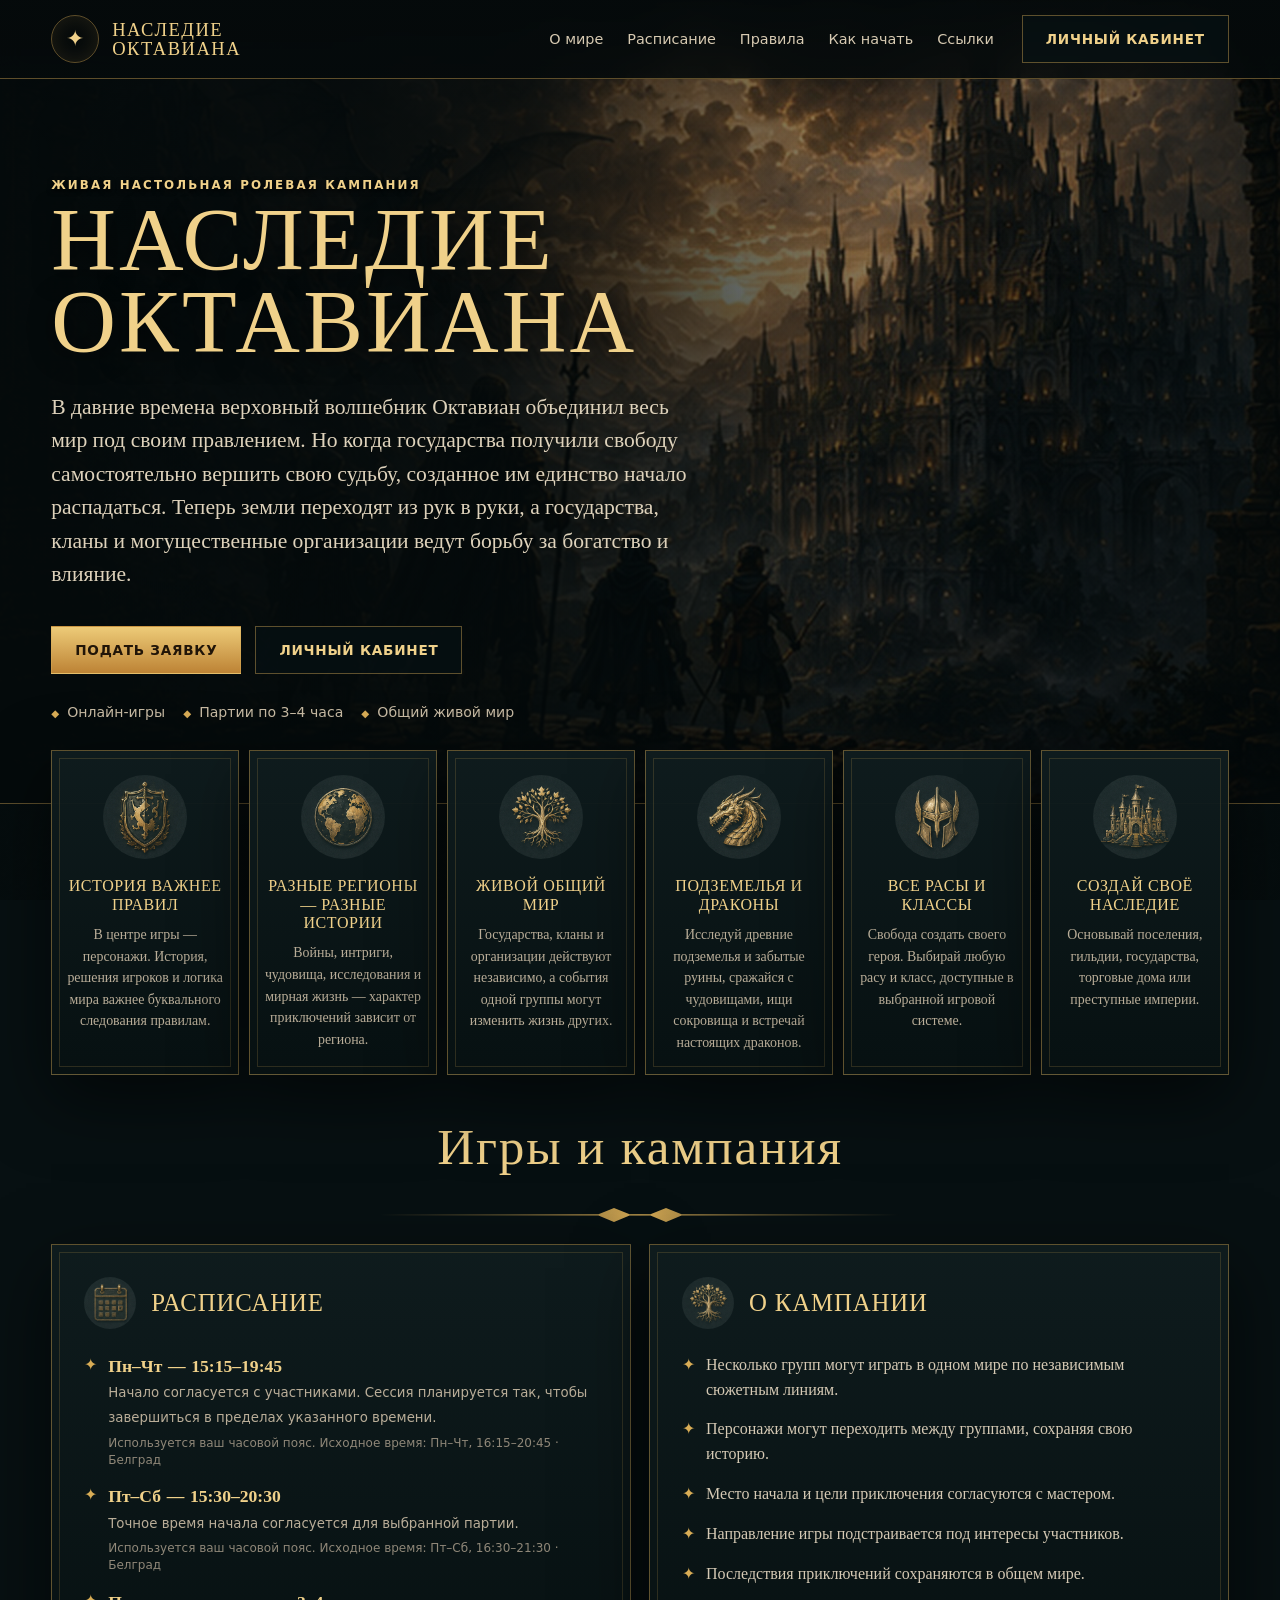
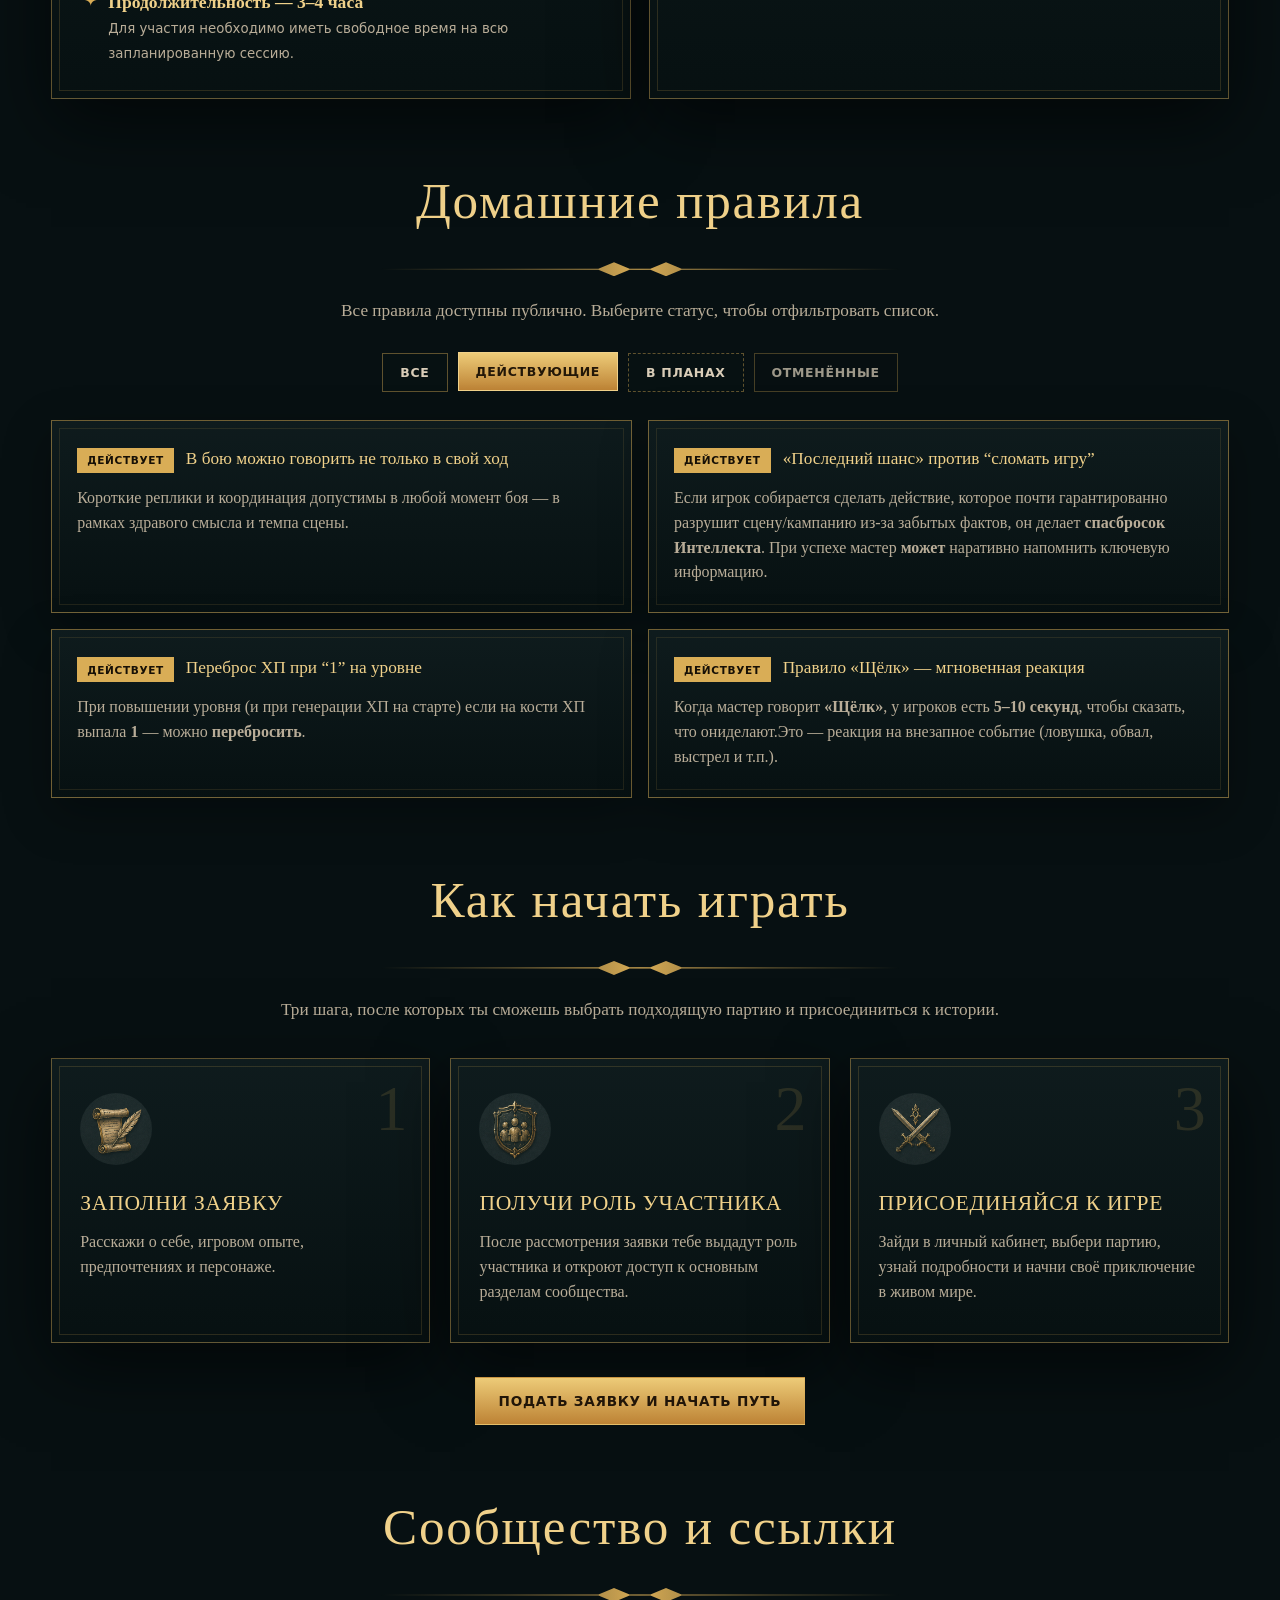
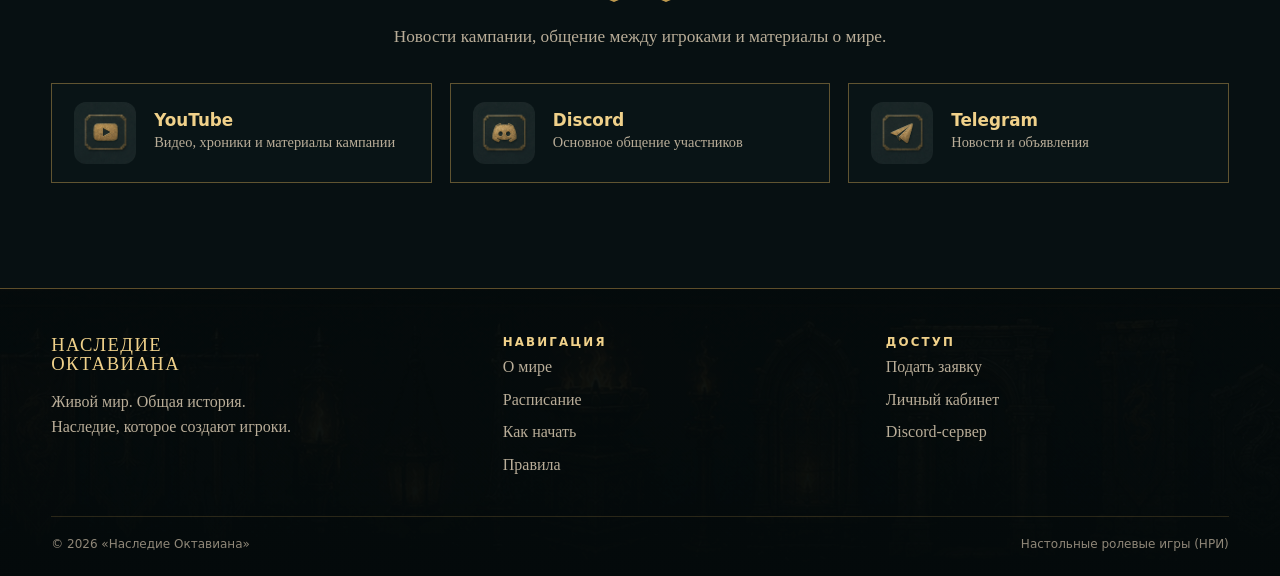
==== commit 9ac62b94: "Sorry, my bad" ====
--- a/index.max.html
+++ b/index.max.html
@@ -13,7 +13,6 @@
 	<meta name="robots" content="noindex, nofollow, noarchive, nosnippet">
 	<meta name="googlebot" content="noindex, nofollow, noarchive, nosnippet">
 	<link rel="stylesheet" href="./style.min.css?v=1" tool="https://www.toptal.com/developers/cssminifier">
-	<link rel="modulepreload" as="script" href="./fn.min.js" tool="https://www.toptal.com/developers/javascript-minifier">
 </head>
 
 <body>
@@ -451,6 +450,7 @@
 				<span>Настольные ролевые игры (НРИ)</span>
 			</div>
 		</div>
+		<script src="./fn.min.js" tool="https://www.toptal.com/developers/javascript-minifier"></script>
 	</footer>
 </body>
 </html>
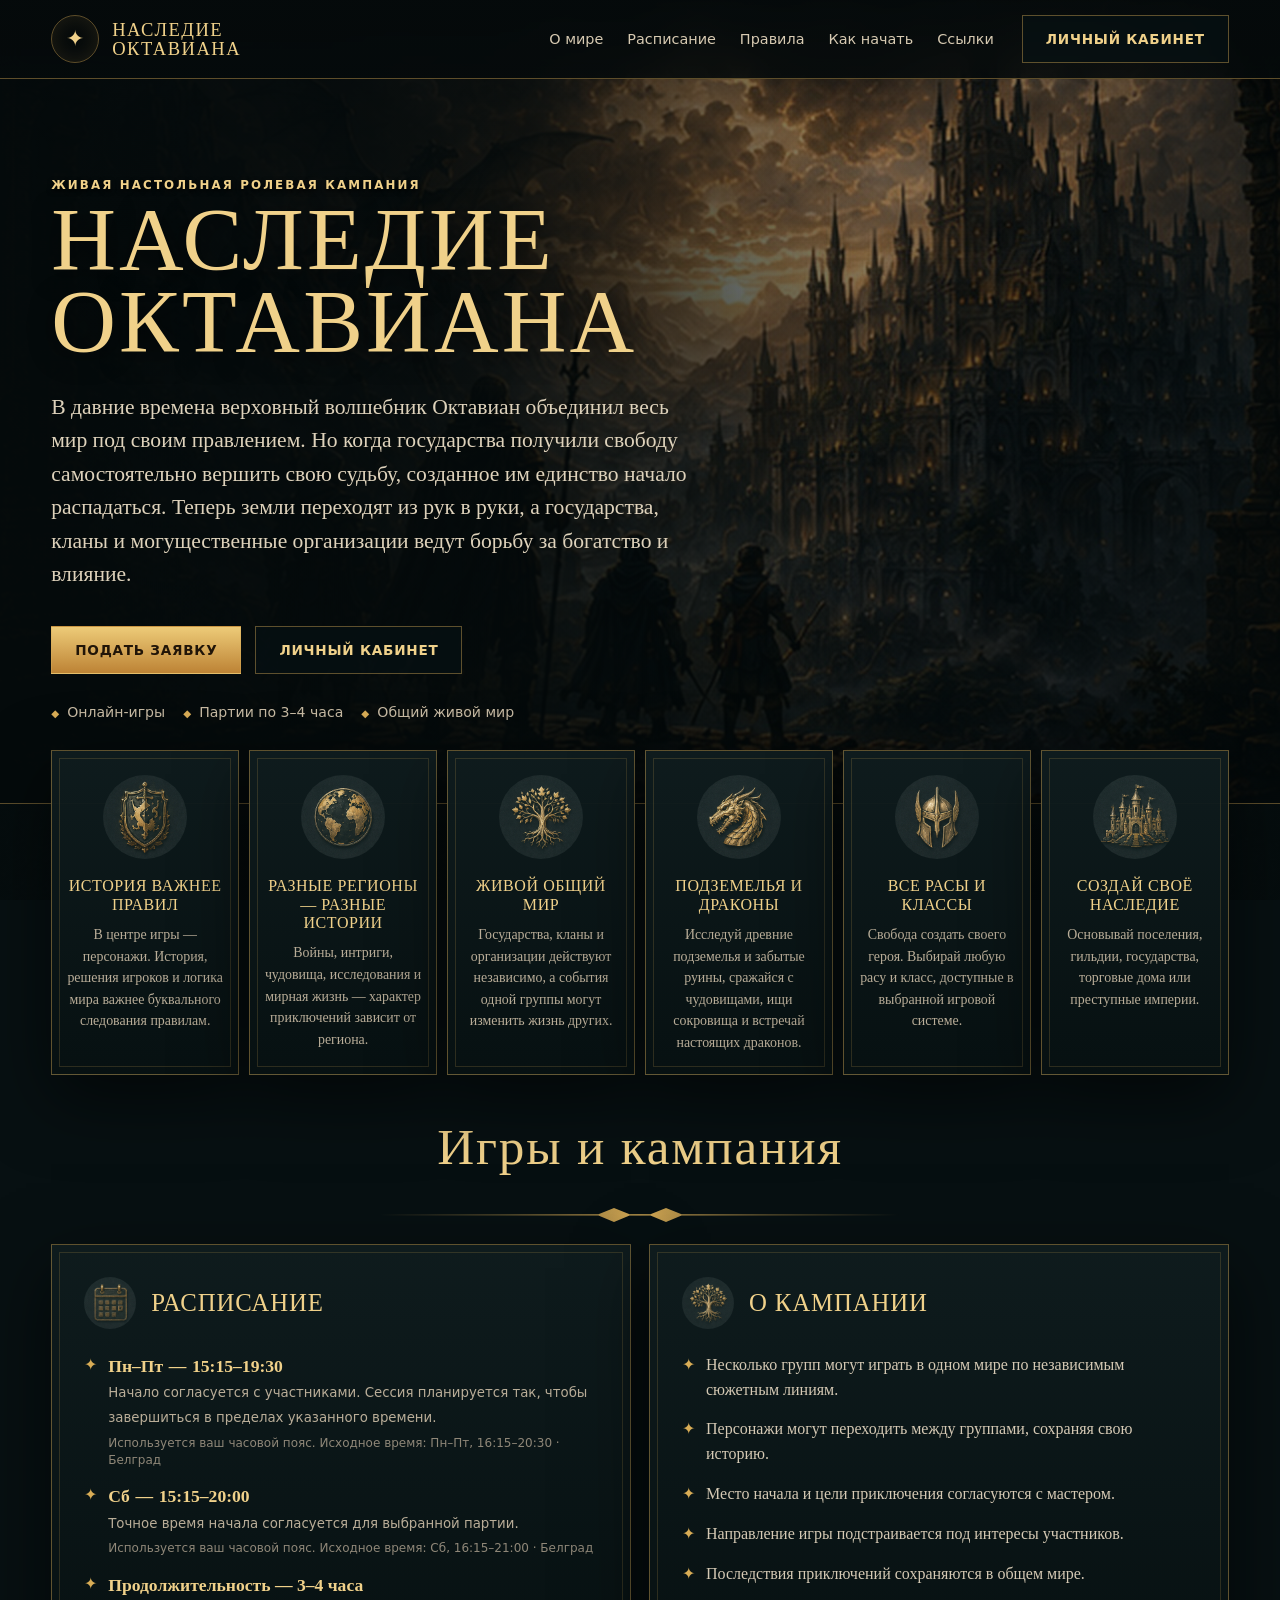
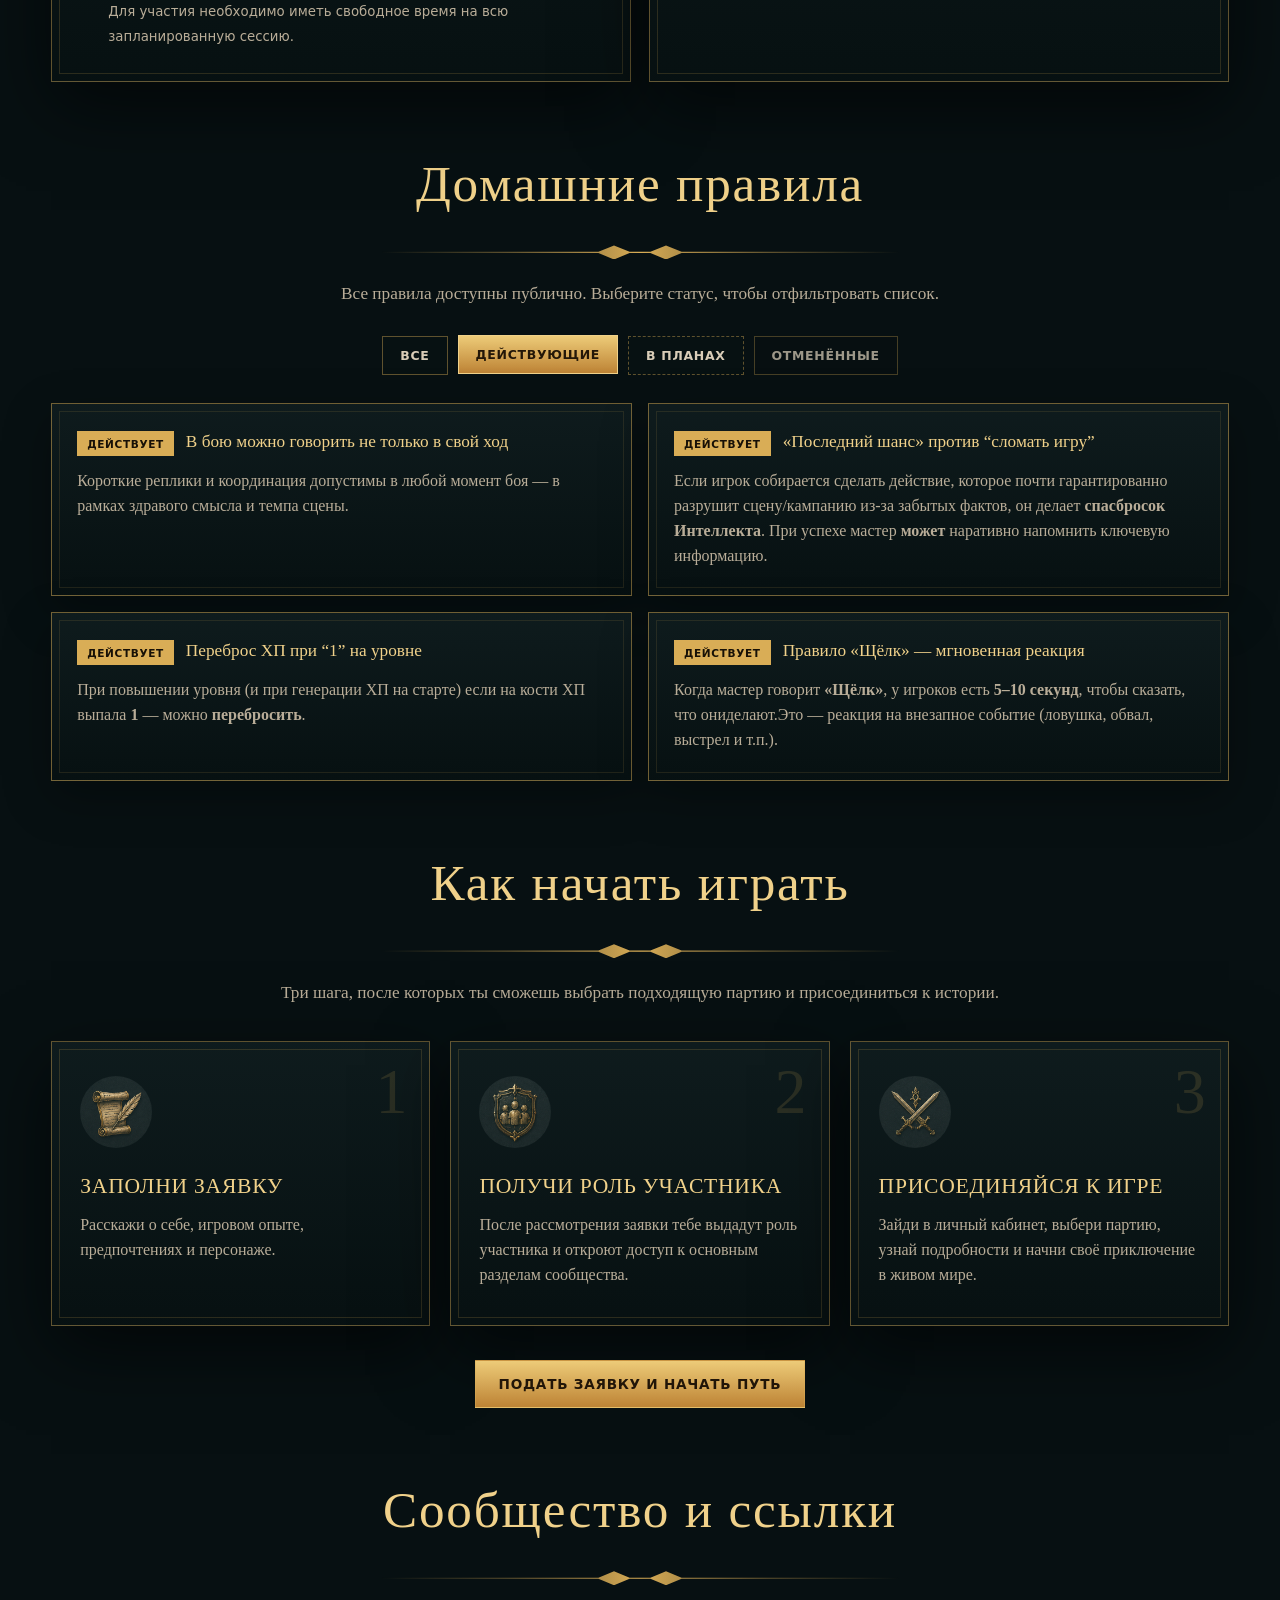
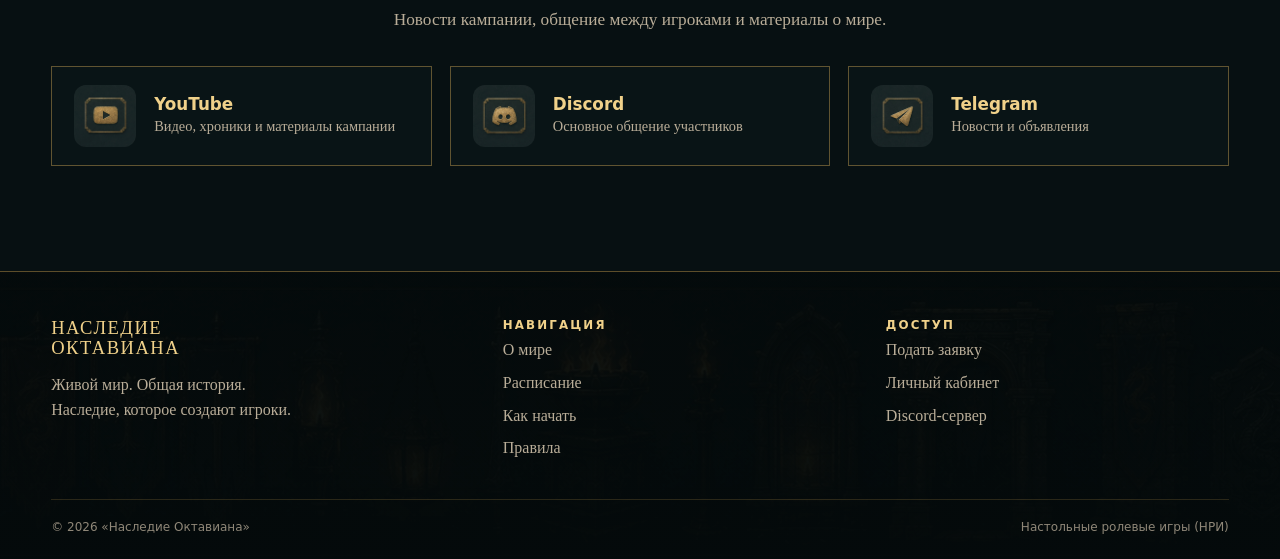
==== commit d515abc2: "Fix Time" ====
--- a/index.max.html
+++ b/index.max.html
@@ -1,5 +1,5 @@
 <!doctype html>
-<html lang="ru" tool="https://www.nero.com/eng/webservices/nero-minifyhtml/">
+<html lang="ru" tool="https://letteros.com/shorthtml/">
 
 <head>
 	<meta charset="utf-8">
@@ -30,7 +30,7 @@
 				<a href="#links">Ссылки</a>
 			</nav>
 			<a class="button button-secondary" href="https://hub.twentypoundbird.com/lk/octavian-legacy">Личный кабинет</a>
-			<button class="menu-button" id="menuButton" aria-label="Открыть меню" aria-expanded="false">☰</button>
+			<button class="menu-button button" id="menuButton" aria-label="Открыть меню" aria-expanded="false">☰</button>
 		</div>
 	</header>
 	<main id="top">
@@ -99,15 +99,15 @@
 							<h3>Расписание</h3>
 						</div>
 						<ul class="info-list">
-							<li class="schedule-slot" data-days="1,2,3,4" data-start="16:15" data-end="20:45">
-								<strong class="schedule-time"><span class="schedule-days">Пн–Чт</span><span class="schedule-separator" aria-hidden="true">—</span><span class="schedule-hours">16:15–20:45</span></strong>
+							<li class="schedule-slot" data-days="1,2,3,4,5" data-start="16:15" data-end="20:30">
+								<strong class="schedule-time"><span class="schedule-days">Пн–Пт</span><span class="schedule-separator" aria-hidden="true">—</span><span class="schedule-hours">16:15–20:30</span></strong>
 								<small>Начало согласуется с участниками. Сессия планируется так, чтобы завершиться в пределах указанного времени.</small>
-								<small class="schedule-source">Используется ваш часовой пояс. Исходное время: Пн–Чт, 16:15–20:45 · Белград</small>
+								<small class="schedule-source">Используется ваш часовой пояс. Исходное время: Пн–Пт, 16:15–20:30 · Белград</small>
 							</li>
-							<li class="schedule-slot" data-days="5,6" data-start="16:30" data-end="21:30">
-								<strong class="schedule-time"><span class="schedule-days">Пт–Сб</span><span class="schedule-separator" aria-hidden="true">—</span><span class="schedule-hours">16:30–21:30</span></strong>
+							<li class="schedule-slot" data-days="6" data-start="16:15" data-end="21:00">
+								<strong class="schedule-time"><span class="schedule-days">Пт–Сб</span><span class="schedule-separator" aria-hidden="true">—</span><span class="schedule-hours">16:15–21:00</span></strong>
 								<small>Точное время начала согласуется для выбранной партии.</small>
-								<small class="schedule-source">Используется ваш часовой пояс. Исходное время: Пт–Сб, 16:30–21:30 · Белград</small>
+								<small class="schedule-source">Используется ваш часовой пояс. Исходное время: Сб, 16:15–21:00 · Белград</small>
 							</li>
 							<li>
 								<strong>Продолжительность — 3–4 часа</strong>
--- a/style.min.css
+++ b/style.min.css
@@ -1 +1 @@
-.brand-name,.eyebrow{text-transform:uppercase}.eyebrow,h2{color:var(--gold2)}.nav,body::after,body::before{position:fixed}.brand,.nav-inner{display:flex;align-items:center}.cta,.feature-card,.section-lead,h2{text-align:center}.button,.social{transition:.2s;text-decoration:none}.brand,.button,.footer-links a,.nav-links a,.rules-link,.social{text-decoration:none}.button,.hero,.rule{overflow:hidden}.rule::after,body::after{content:"";pointer-events:none}:root{--bg:#080d0e;--bg2:#0d1719;--panel:#0d181aee;--panel2:#111d1f;--gold:#d9ad56;--gold2:#f0d18a;--text:#eee4cf;--muted:#b9ad98;--line:rgba(217, 173, 86, .42);--shadow:0 24px 70px rgba(0, 0, 0, .58);--serif:Georgia,"Times New Roman",serif;--sans:Inter,system-ui,-apple-system,"Segoe UI",sans-serif}*{box-sizing:border-box}html{scroll-behavior:smooth}body{margin:0;background:#071012;color:var(--text);font-family:var(--serif);line-height:1.55;overflow-x:hidden}body::before{content:"";inset:0;background:linear-gradient(rgba(5,12,13,.9),rgba(5,12,13,.94)),url('assets/stone.jpg') center/520px auto;z-index:-2}body::after{inset:0;background-image:radial-gradient(circle at 16% 7%,rgba(220,173,76,.11),transparent 30%),radial-gradient(circle at 86% 30%,rgba(50,115,111,.12),transparent 34%);z-index:-1}a{color:inherit}.container{width:min(1240px,92vw);margin:auto}.section{padding:102px 0 30px;margin-top:-70px}.eyebrow{padding-bottom:6px;font:700 .74rem var(--sans);letter-spacing:.18em}h1,h2,h3{font-weight:500;letter-spacing:.035em;margin:0}h2{font-size:clamp(2rem, 4vw, 3.35rem)}.section-lead{max-width:780px;margin:16px auto 0;color:var(--muted);font-size:1.08rem}.brand-mark,.brand-name,.footer-links a:hover,.nav-links a:hover{color:var(--gold2)}.ornament{height:14px;width:min(520px,76vw);margin:22px auto;background:linear-gradient(90deg,transparent,var(--line),var(--gold),var(--line),transparent);clip-path:polygon(0 46%,42% 46%,45% 0,48% 46%,52% 46%,55% 0,58% 46%,100% 46%,100% 54%,58% 54%,55% 100%,52% 54%,48% 54%,45% 100%,42% 54%,0 54%)}.nav{inset:0 0 auto;z-index:50;background:linear-gradient(180deg,rgba(5,10,11,.97),rgba(5,10,11,.88));border-bottom:1px solid var(--line);backdrop-filter:blur(12px)}.button,.features,.hero,.hero-content,.info-list li{position:relative}.nav-inner{height:78px;gap:28px}.brand{gap:13px;margin-right:auto}.button,.nav-links{align-items:center}.brand-mark{width:48px;height:48px;border:1px solid var(--line);border-radius:50%;display:grid;place-items:center;font-size:1.4rem;box-shadow:inset 0 0 22px rgba(217,173,86,.13)}.button,.feature-card,.menu-button,.panel,.step{border:1px solid var(--line)}.brand-name{font-size:1.16rem;line-height:1.05;letter-spacing:.08em}.button,.rule-filter{letter-spacing:.055em;text-transform:uppercase}.nav-links{display:flex;gap:24px;font-family:var(--sans);font-size:.9rem}.nav-links a{color:#d7cab2}.button{display:inline-flex;justify-content:center;gap:10px;min-height:48px;padding:0 23px;font:700 .85rem var(--sans)}.menu-button,.rule.is-hidden{display:none}.hero,.panel-title{align-items:center}.button:hover{transform:translateY(-2px);box-shadow:0 12px 30px rgba(0,0,0,.35);border-color:var(--gold2)}.hero,.rules-link{border-bottom:1px solid var(--line)}.button-primary{color:#211508;background:linear-gradient(180deg,#edcb78,#bd8335)}.button-secondary{background:rgba(6,17,19,.7);color:var(--gold2)}.menu-button{background:0 0;color:var(--gold2);width:44px;height:44px;font-size:1.25rem}.hero{min-height:790px;padding-top:78px;display:flex}.hero::before{content:"";position:absolute;inset:0;background-image:linear-gradient(90deg,rgba(4,10,11,.97) 0,rgba(4,10,11,.84) 38%,rgba(4,10,11,.2) 68%,rgba(4,10,11,.58) 100%),linear-gradient(180deg,rgba(0,0,0,.15),rgba(3,8,9,.75)),url('assets/hero.jpg');background-position:center;background-size:cover;transform:scale(1.015)}.hero-content{width:min(760px,90vw);padding:100px 0 80px}.hero .eyebrow{text-shadow:0 2px 5px #000}.hero h1{font-size:clamp(3.4rem, 7vw, 6.6rem);line-height:.92;color:var(--gold2);text-transform:uppercase;text-shadow:0 5px 24px rgba(0,0,0,.72)}.hero p{font-size:clamp(1.08rem, 1.7vw, 1.35rem);max-width:650px;color:#ded2bb;margin:28px 0 34px}.hero-actions{display:flex;gap:14px;flex-wrap:wrap}.hero-note{margin-top:28px;color:#c8bba4;font-family:var(--sans);font-size:.88rem;display:flex;gap:18px;flex-wrap:wrap}.hero-note span::before{content:"◆";color:var(--gold);margin-right:8px;font-size:.65rem}.features{margin-top:-164px;z-index:3;padding-top:110px}.feature-grid{display:grid;grid-template-columns:repeat(6,minmax(0,1fr));gap:10px}.feature-card,.panel,.step{background:linear-gradient(180deg,rgba(15,28,30,.97),rgba(7,17,18,.97));box-shadow:var(--shadow);position:relative}.feature-card::after,.panel::after,.step::after{content:"";position:absolute;inset:7px;border:1px solid rgba(217,173,86,.18);pointer-events:none}.feature-card img,.panel-title img,.step img{border-radius:50%;object-fit:cover;mix-blend-mode:screen}.feature-card{min-height:250px;padding:24px 12px 20px}.feature-card img{width:84px;height:84px}.feature-card h3{font-size:1rem;color:var(--gold2);text-transform:uppercase;line-height:1.15;margin:10px 0}.feature-card p{font-size:.87rem;color:var(--muted);margin:0}.info-grid{display:grid;grid-template-columns:repeat(2,1fr);gap:18px}.panel{padding:32px}.panel-title{display:flex;gap:15px;margin-bottom:24px}.panel-title img{width:52px;height:52px}.panel-title h3{font-size:1.55rem;color:var(--gold2);text-transform:uppercase}.info-list{list-style:none;padding:0;margin:0;display:grid;gap:15px}.info-list li{padding-left:24px;color:#d5c9b4}.info-list li::before{content:"✦";position:absolute;left:0;color:var(--gold)}.schedule strong{display:block;color:var(--gold2);font-size:1.1rem}.schedule small{color:var(--muted);font-family:var(--sans)}.schedule-time{display:block}.schedule-separator{display:inline-block;margin:0 .32em}.schedule-source{display:block;margin-top:5px;color:#8f8778!important;font-size:.75rem;line-height:1.4}.rules-preview{background:linear-gradient(rgba(8,16,16,.78),rgba(8,16,16,.84)),url('assets/parchment.jpg') center/cover}.rules-link{display:inline-block;margin-top:24px;color:var(--gold2)}.socials,.steps{display:grid;grid-template-columns:repeat(3,1fr)}.steps{gap:20px}.step{padding:34px 28px;min-height:285px}.step-number{position:absolute;right:22px;top:18px;font-size:4rem;line-height:1;color:rgba(217,173,86,.15)}.rule,.rule>*{position:relative}.step img{width:72px;height:72px}.step h3{margin:14px 0 10px;color:var(--gold2);font-size:1.35rem;text-transform:uppercase}.step p{color:var(--muted);margin:0}.cta{margin-top:34px}.socials{gap:18px;margin-top:32px}.social{display:flex;align-items:center;gap:18px;padding:18px 22px;background:#091416;border:1px solid var(--line)}.social:hover{transform:translateY(-3px);border-color:var(--gold2)}.social img{width:62px;height:62px;object-fit:cover;border-radius:12px;mix-blend-mode:screen}.social b{display:block;font:700 1.05rem var(--sans);color:var(--gold2)}.footer-grid a,.footer-grid p,.social span{color:var(--muted)}.social span{font-size:.9rem}footer{margin-top:75px;border-top:1px solid var(--line);padding:46px 0 25px;background:linear-gradient(rgba(4,10,11,.94),rgba(4,10,11,.98)),url('assets/decor.jpg') center bottom/cover}.footer-grid{display:grid;grid-template-columns:1.2fr 1fr 1fr;gap:40px}.footer-links{display:grid;gap:8px}.copyright{margin-top:38px;padding-top:20px;border-top:1px solid rgba(217,173,86,.18);display:flex;justify-content:space-between;gap:20px;color:#8f8778;font:12px var(--sans)}.rules-shell,.rules-toolbar{margin-top:28px}.rules-toolbar{display:flex;justify-content:center;gap:10px;flex-wrap:wrap}.rule-filter{appearance:none;border:1px solid var(--line);background:rgba(8,18,19,.88);color:#d9cdb8;padding:11px 17px;font:700 .78rem var(--sans);cursor:pointer;transition:.18s}.rule-filter.is-selected,.rule-filter:hover{color:#231708;background:linear-gradient(180deg,#edcb78,#bd8335);border-color:var(--gold2);transform:translateY(-1px)}.rule-filter.active-filter:not(.is-selected){border-color:rgba(217,173,86,.55)}.rule-filter.future-filter:not(.is-selected){border-style:dashed}.rule-filter.canceled-filter:not(.is-selected){opacity:.72}.rules{list-style:none;padding:0;margin:0;display:grid;grid-template-columns:repeat(2,minmax(0,1fr));gap:16px;counter-reset:rule}.rule{padding:27px 25px;background:linear-gradient(180deg,rgba(15,28,30,.97),rgba(7,17,18,.97));border:1px solid rgba(217,173,86,.32);box-shadow:0 16px 45px rgba(0,0,0,.32);transition:opacity .18s,transform .18s,border-color .18s}.rule::after{position:absolute;inset:7px;border:1px solid rgba(217,173,86,.12)}.rule>*{z-index:1}.rule-head{display:flex;align-items:flex-start;gap:12px;flex-wrap:wrap}.rule-title{color:var(--gold2);font-size:1.08rem;line-height:1.3}.rule-text{margin:13px 0 0;color:var(--muted)}.rule-badge{display:inline-flex;align-items:center;min-height:25px;padding:4px 9px;border:1px solid var(--line);font:700 .66rem var(--sans);letter-spacing:.06em;text-transform:uppercase;white-space:nowrap}.rule-badge.is-active{color:#171006;background:var(--gold)}.rule.is-active{border-color:rgba(217,173,86,.5)}.rule-badge.is-future{color:#d7cab2;background:rgba(157,214,200,.08);border-style:dashed}.rule.is-future{border-style:dashed;opacity:.86}.rule-badge.is-canceled{color:#aaa097;background:rgba(255,255,255,.04);border-color:rgba(255,255,255,.18)}.rule.is-canceled{opacity:.57;filter:grayscale(.25)}.rule.is-canceled .rule-text,.rule.is-canceled .rule-title{text-decoration:line-through;text-decoration-color:rgba(238,228,207,.35)}@media(max-width:1080px){.info-grid,.rules,.socials,.steps{grid-template-columns:1fr}.feature-grid{grid-template-columns:repeat(3,minmax(0,1fr))}.nav-links{display:none}.menu-button{display:block}.nav.open .nav-links{display:flex;position:absolute;top:78px;left:0;right:0;padding:22px 4vw;background:#071012;flex-direction:column;align-items:flex-start;border-bottom:1px solid var(--line)}}@media(max-width:720px){.hero{min-height:720px}.hero::before{background-position:62% center}.hero h1{font-size:3.35rem}.feature-grid{grid-template-columns:repeat(2,1fr)}.feature-card{min-height:230px}.footer-grid{grid-template-columns:1fr}.copyright{flex-direction:column}.brand-name{font-size:.92rem}.nav .button{display:none}}@media(prefers-reduced-motion:reduce){html{scroll-behavior:auto}.button,.social{transition:none}}+.brand-name,.eyebrow{text-transform:uppercase}.eyebrow,h2{color:var(--gold2)}.nav,body::after,body::before{position:fixed}.brand,.nav-inner{display:flex;align-items:center}.cta,.feature-card,.section-lead,h2{text-align:center}.button,.social{transition:.2s;text-decoration:none}.brand,.button,.footer-links a,.nav-links a,.rules-link,.social{text-decoration:none}.button,.hero,.rule{overflow:hidden}.rule::after,body::after{content:"";pointer-events:none}:root{--bg:#080d0e;--bg2:#0d1719;--panel:#0d181aee;--panel2:#111d1f;--gold:#d9ad56;--gold2:#f0d18a;--text:#eee4cf;--muted:#b9ad98;--line:rgba(217, 173, 86, .42);--shadow:0 24px 70px rgba(0, 0, 0, .58);--serif:Georgia,"Times New Roman",serif;--sans:Inter,system-ui,-apple-system,"Segoe UI",sans-serif}*{box-sizing:border-box}html{scroll-behavior:smooth}body{margin:0;background:#071012;color:var(--text);font-family:var(--serif);line-height:1.55;overflow-x:hidden}body::before{content:"";inset:0;background:linear-gradient(rgba(5,12,13,.9),rgba(5,12,13,.94)),url('assets/stone.jpg') center/520px auto;z-index:-2}body::after{inset:0;background-image:radial-gradient(circle at 16% 7%,rgba(220,173,76,.11),transparent 30%),radial-gradient(circle at 86% 30%,rgba(50,115,111,.12),transparent 34%);z-index:-1}a{color:inherit}.container{width:min(1240px,92vw);margin:auto}.section{padding:102px 0 30px;margin-top:-70px}.eyebrow{padding-bottom:6px;font:700 .74rem var(--sans);letter-spacing:.18em}h1,h2,h3{font-weight:500;letter-spacing:.035em;margin:0}h2{font-size:clamp(2rem, 4vw, 3.35rem)}.section-lead{max-width:780px;margin:16px auto 0;color:var(--muted);font-size:1.08rem}.brand-mark,.brand-name,.footer-links a:hover,.nav-links a:hover{color:var(--gold2)}.ornament{height:14px;width:min(520px,76vw);margin:22px auto;background:linear-gradient(90deg,transparent,var(--line),var(--gold),var(--line),transparent);clip-path:polygon(0 46%,42% 46%,45% 0,48% 46%,52% 46%,55% 0,58% 46%,100% 46%,100% 54%,58% 54%,55% 100%,52% 54%,48% 54%,45% 100%,42% 54%,0 54%)}.nav{inset:0 0 auto;z-index:50;background:linear-gradient(180deg,rgba(5,10,11,.97),rgba(5,10,11,.88));border-bottom:1px solid var(--line);backdrop-filter:blur(12px)}.button,.features,.hero,.hero-content,.info-list li{position:relative}.nav-inner{height:78px;gap:28px}.brand{gap:13px;margin-right:auto}.button,.nav-links{align-items:center}.brand-mark{width:48px;height:48px;border:1px solid var(--line);border-radius:50%;display:grid;place-items:center;font-size:1.4rem;box-shadow:inset 0 0 22px rgba(217,173,86,.13)}.button,.feature-card,.menu-button,.panel,.step{border:1px solid var(--line)}.brand-name{font-size:1.16rem;line-height:1.05;letter-spacing:.08em}.button,.rule-filter{letter-spacing:.055em;text-transform:uppercase}.nav-links{display:flex;gap:24px;font-family:var(--sans);font-size:.9rem}.nav-links a{color:#d7cab2}.button{display:inline-flex;justify-content:center;gap:10px;min-height:48px;padding:0 23px;font:700 .85rem var(--sans)}.menu-button,.rule.is-hidden{display:none}.hero,.panel-title{align-items:center}.button:hover{transform:translateY(-2px);box-shadow:0 12px 30px rgba(0,0,0,.35);border-color:var(--gold2)}.hero,.rules-link{border-bottom:1px solid var(--line)}.button-primary{color:#211508;background:linear-gradient(180deg,#edcb78,#bd8335)}.button-secondary{background:rgba(6,17,19,.7);color:var(--gold2)}.menu-button{background:0 0;color:var(--gold2);width:44px;height:44px;font-size:1.25rem;cursor:pointer;padding-left:14.5px}.hero{min-height:790px;padding-top:78px;display:flex}.hero::before{content:"";position:absolute;inset:0;background-image:linear-gradient(90deg,rgba(4,10,11,.97) 0,rgba(4,10,11,.84) 38%,rgba(4,10,11,.2) 68%,rgba(4,10,11,.58) 100%),linear-gradient(180deg,rgba(0,0,0,.15),rgba(3,8,9,.75)),url('assets/hero.jpg');background-position:center;background-size:cover;transform:scale(1.015)}.hero-content{width:min(760px,90vw);padding:100px 0 80px}.hero .eyebrow{text-shadow:0 2px 5px #000}.hero h1{font-size:clamp(3.4rem, 7vw, 6.6rem);line-height:.92;color:var(--gold2);text-transform:uppercase;text-shadow:0 5px 24px rgba(0,0,0,.72)}.hero p{font-size:clamp(1.08rem, 1.7vw, 1.35rem);max-width:650px;color:#ded2bb;margin:28px 0 34px}.hero-actions{display:flex;gap:14px;flex-wrap:wrap}.hero-note{margin-top:28px;color:#c8bba4;font-family:var(--sans);font-size:.88rem;display:flex;gap:18px;flex-wrap:wrap}.hero-note span::before{content:"◆";color:var(--gold);margin-right:8px;font-size:.65rem}.features{margin-top:-164px;z-index:3;padding-top:110px}.feature-grid{display:grid;grid-template-columns:repeat(6,minmax(0,1fr));gap:10px}.feature-card,.panel,.step{background:linear-gradient(180deg,rgba(15,28,30,.97),rgba(7,17,18,.97));box-shadow:var(--shadow);position:relative}.feature-card::after,.panel::after,.step::after{content:"";position:absolute;inset:7px;border:1px solid rgba(217,173,86,.18);pointer-events:none}.feature-card img,.panel-title img,.step img{border-radius:50%;object-fit:cover;mix-blend-mode:screen}.feature-card{min-height:250px;padding:24px 12px 20px}.feature-card img{width:84px;height:84px}.feature-card h3{font-size:1rem;color:var(--gold2);text-transform:uppercase;line-height:1.15;margin:10px 0}.feature-card p{font-size:.87rem;color:var(--muted);margin:0}.info-grid{display:grid;grid-template-columns:repeat(2,1fr);gap:18px}.panel{padding:32px}.panel-title{display:flex;gap:15px;margin-bottom:24px}.panel-title img{width:52px;height:52px}.panel-title h3{font-size:1.55rem;color:var(--gold2);text-transform:uppercase}.info-list{list-style:none;padding:0;margin:0;display:grid;gap:15px}.info-list li{padding-left:24px;color:#d5c9b4}.info-list li::before{content:"✦";position:absolute;left:0;color:var(--gold)}.schedule strong{display:block;color:var(--gold2);font-size:1.1rem}.schedule small{color:var(--muted);font-family:var(--sans)}.schedule-time{display:block}.schedule-separator{display:inline-block;margin:0 .32em}.schedule-source{display:block;margin-top:5px;color:#8f8778!important;font-size:.75rem;line-height:1.4}.rules-preview{background:linear-gradient(rgba(8,16,16,.78),rgba(8,16,16,.84)),url('assets/parchment.jpg') center/cover}.rules-link{display:inline-block;margin-top:24px;color:var(--gold2)}.socials,.steps{display:grid;grid-template-columns:repeat(3,1fr)}.steps{gap:20px}.step{padding:34px 28px;min-height:285px}.step-number{position:absolute;right:22px;top:18px;font-size:4rem;line-height:1;color:rgba(217,173,86,.15)}.rule,.rule>*{position:relative}.step img{width:72px;height:72px}.step h3{margin:14px 0 10px;color:var(--gold2);font-size:1.35rem;text-transform:uppercase}.step p{color:var(--muted);margin:0}.cta{margin-top:34px}.socials{gap:18px;margin-top:32px}.social{display:flex;align-items:center;gap:18px;padding:18px 22px;background:#091416;border:1px solid var(--line)}.social:hover{transform:translateY(-3px);border-color:var(--gold2)}.social img{width:62px;height:62px;object-fit:cover;border-radius:12px;mix-blend-mode:screen}.social b{display:block;font:700 1.05rem var(--sans);color:var(--gold2)}.footer-grid a,.footer-grid p,.social span{color:var(--muted)}.social span{font-size:.9rem}footer{margin-top:75px;border-top:1px solid var(--line);padding:46px 0 25px;background:linear-gradient(rgba(4,10,11,.94),rgba(4,10,11,.98)),url('assets/decor.jpg') center bottom/cover}.footer-grid{display:grid;grid-template-columns:1.2fr 1fr 1fr;gap:40px}.footer-links{display:grid;gap:8px}.copyright{margin-top:38px;padding-top:20px;border-top:1px solid rgba(217,173,86,.18);display:flex;justify-content:space-between;gap:20px;color:#8f8778;font:12px var(--sans)}.rules-shell,.rules-toolbar{margin-top:28px}.rules-toolbar{display:flex;justify-content:center;gap:10px;flex-wrap:wrap}.rule-filter{appearance:none;border:1px solid var(--line);background:rgba(8,18,19,.88);color:#d9cdb8;padding:11px 17px;font:700 .78rem var(--sans);cursor:pointer;transition:.18s}.rule-filter.is-selected,.rule-filter:hover{color:#231708;background:linear-gradient(180deg,#edcb78,#bd8335);border-color:var(--gold2);transform:translateY(-1px)}.rule-filter.active-filter:not(.is-selected){border-color:rgba(217,173,86,.55)}.rule-filter.future-filter:not(.is-selected){border-style:dashed}.rule-filter.canceled-filter:not(.is-selected){opacity:.72}.rules{list-style:none;padding:0;margin:0;display:grid;grid-template-columns:repeat(2,minmax(0,1fr));gap:16px;counter-reset:rule}.rule{padding:27px 25px;background:linear-gradient(180deg,rgba(15,28,30,.97),rgba(7,17,18,.97));border:1px solid rgba(217,173,86,.32);box-shadow:0 16px 45px rgba(0,0,0,.32);transition:opacity .18s,transform .18s,border-color .18s}.rule::after{position:absolute;inset:7px;border:1px solid rgba(217,173,86,.12)}.rule>*{z-index:1}.rule-head{display:flex;align-items:flex-start;gap:12px;flex-wrap:wrap}.rule-title{color:var(--gold2);font-size:1.08rem;line-height:1.3}.rule-text{margin:13px 0 0;color:var(--muted)}.rule-badge{display:inline-flex;align-items:center;min-height:25px;padding:4px 9px;border:1px solid var(--line);font:700 .66rem var(--sans);letter-spacing:.06em;text-transform:uppercase;white-space:nowrap}.rule-badge.is-active{color:#171006;background:var(--gold)}.rule.is-active{border-color:rgba(217,173,86,.5)}.rule-badge.is-future{color:#d7cab2;background:rgba(157,214,200,.08);border-style:dashed}.rule.is-future{border-style:dashed;opacity:.86}.rule-badge.is-canceled{color:#aaa097;background:rgba(255,255,255,.04);border-color:rgba(255,255,255,.18)}.rule.is-canceled{opacity:.57;filter:grayscale(.25)}.rule.is-canceled .rule-text,.rule.is-canceled .rule-title{text-decoration:line-through;text-decoration-color:rgba(238,228,207,.35)}@media(max-width:1080px){.info-grid,.rules,.socials,.steps{grid-template-columns:1fr}.feature-grid{grid-template-columns:repeat(3,minmax(0,1fr))}.nav-links{display:none}.menu-button{display:block}.nav.open .nav-links{display:flex;position:absolute;top:78px;left:0;right:0;padding:22px 4vw;background:#071012;flex-direction:column;align-items:flex-start;border-bottom:1px solid var(--line)}}@media(max-width:720px){.hero{min-height:720px}.hero::before{background-position:62% center}.hero h1{font-size:3.35rem}.feature-grid{grid-template-columns:repeat(2,1fr)}.feature-card{min-height:230px}.footer-grid{grid-template-columns:1fr}.copyright{flex-direction:column}.brand-name{font-size:.92rem}.nav .button{display:none}}@media(prefers-reduced-motion:reduce){html{scroll-behavior:auto}.button,.social{transition:none}}
